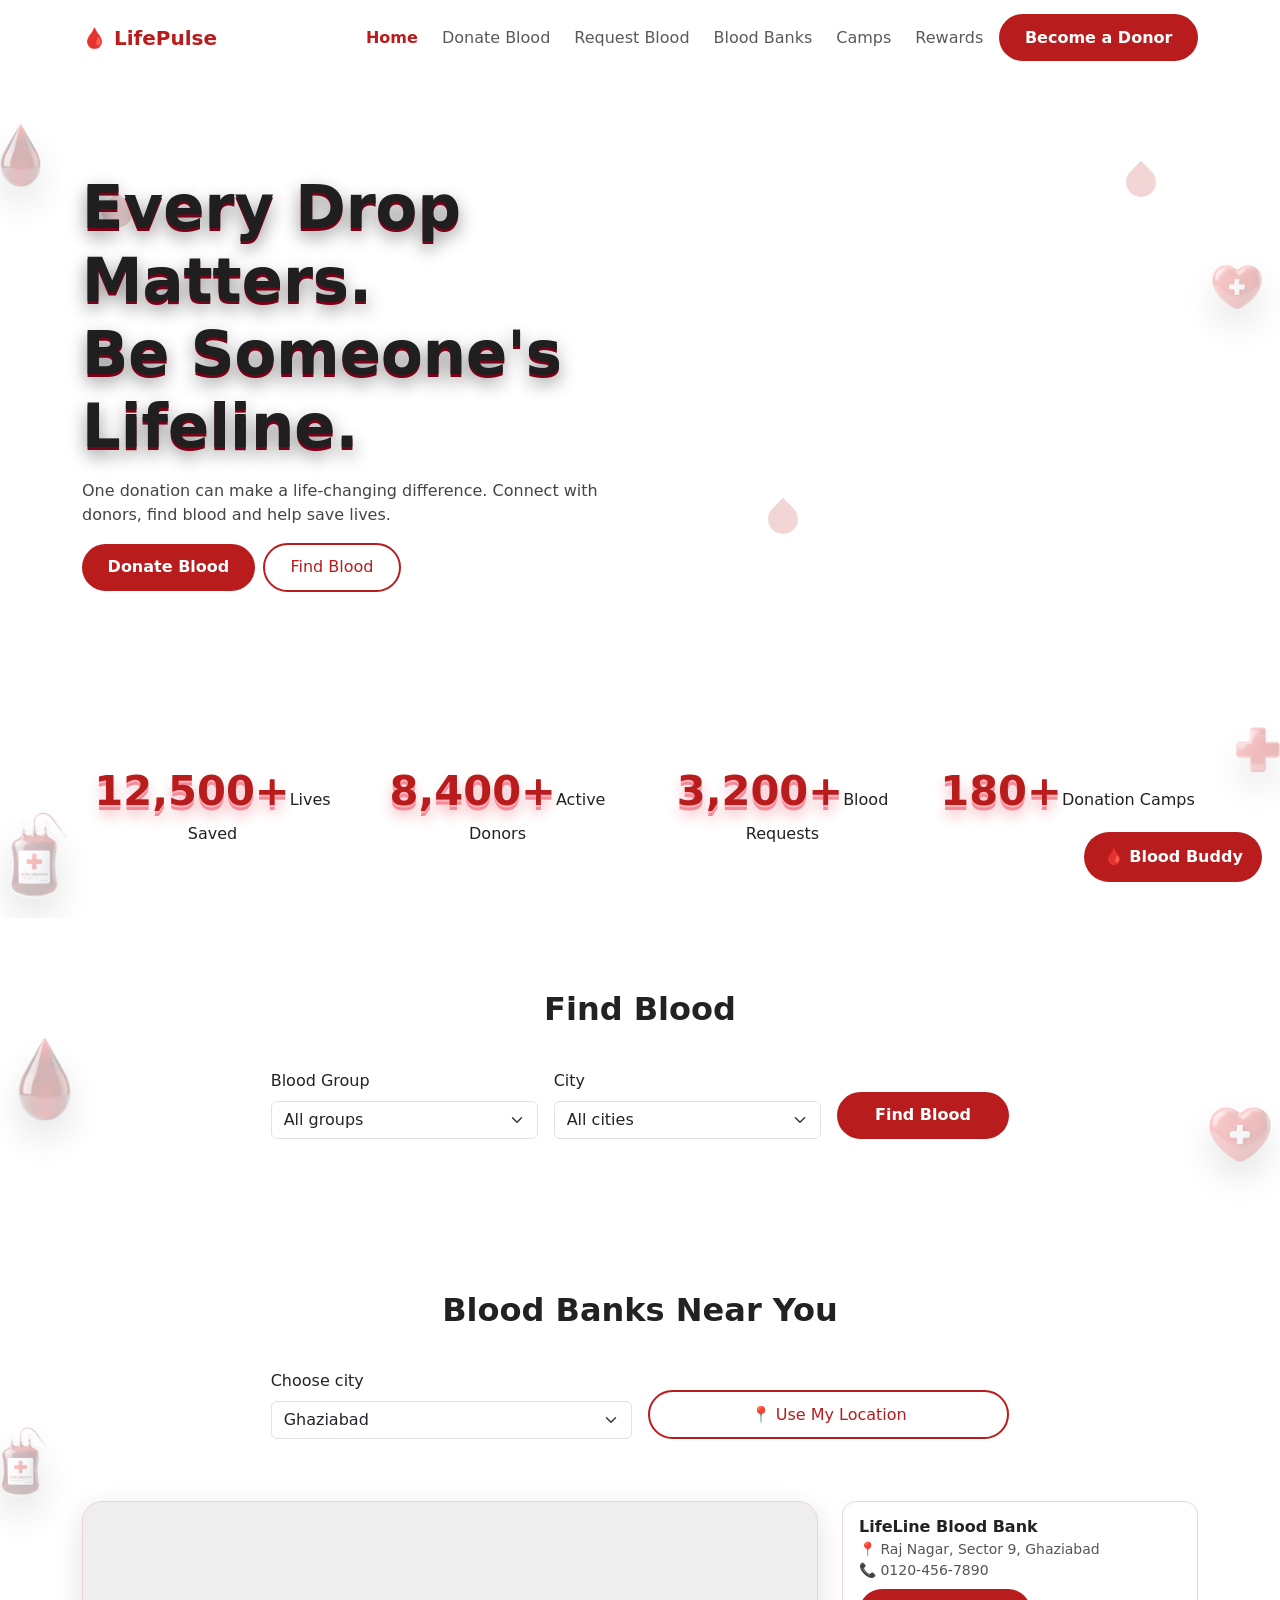
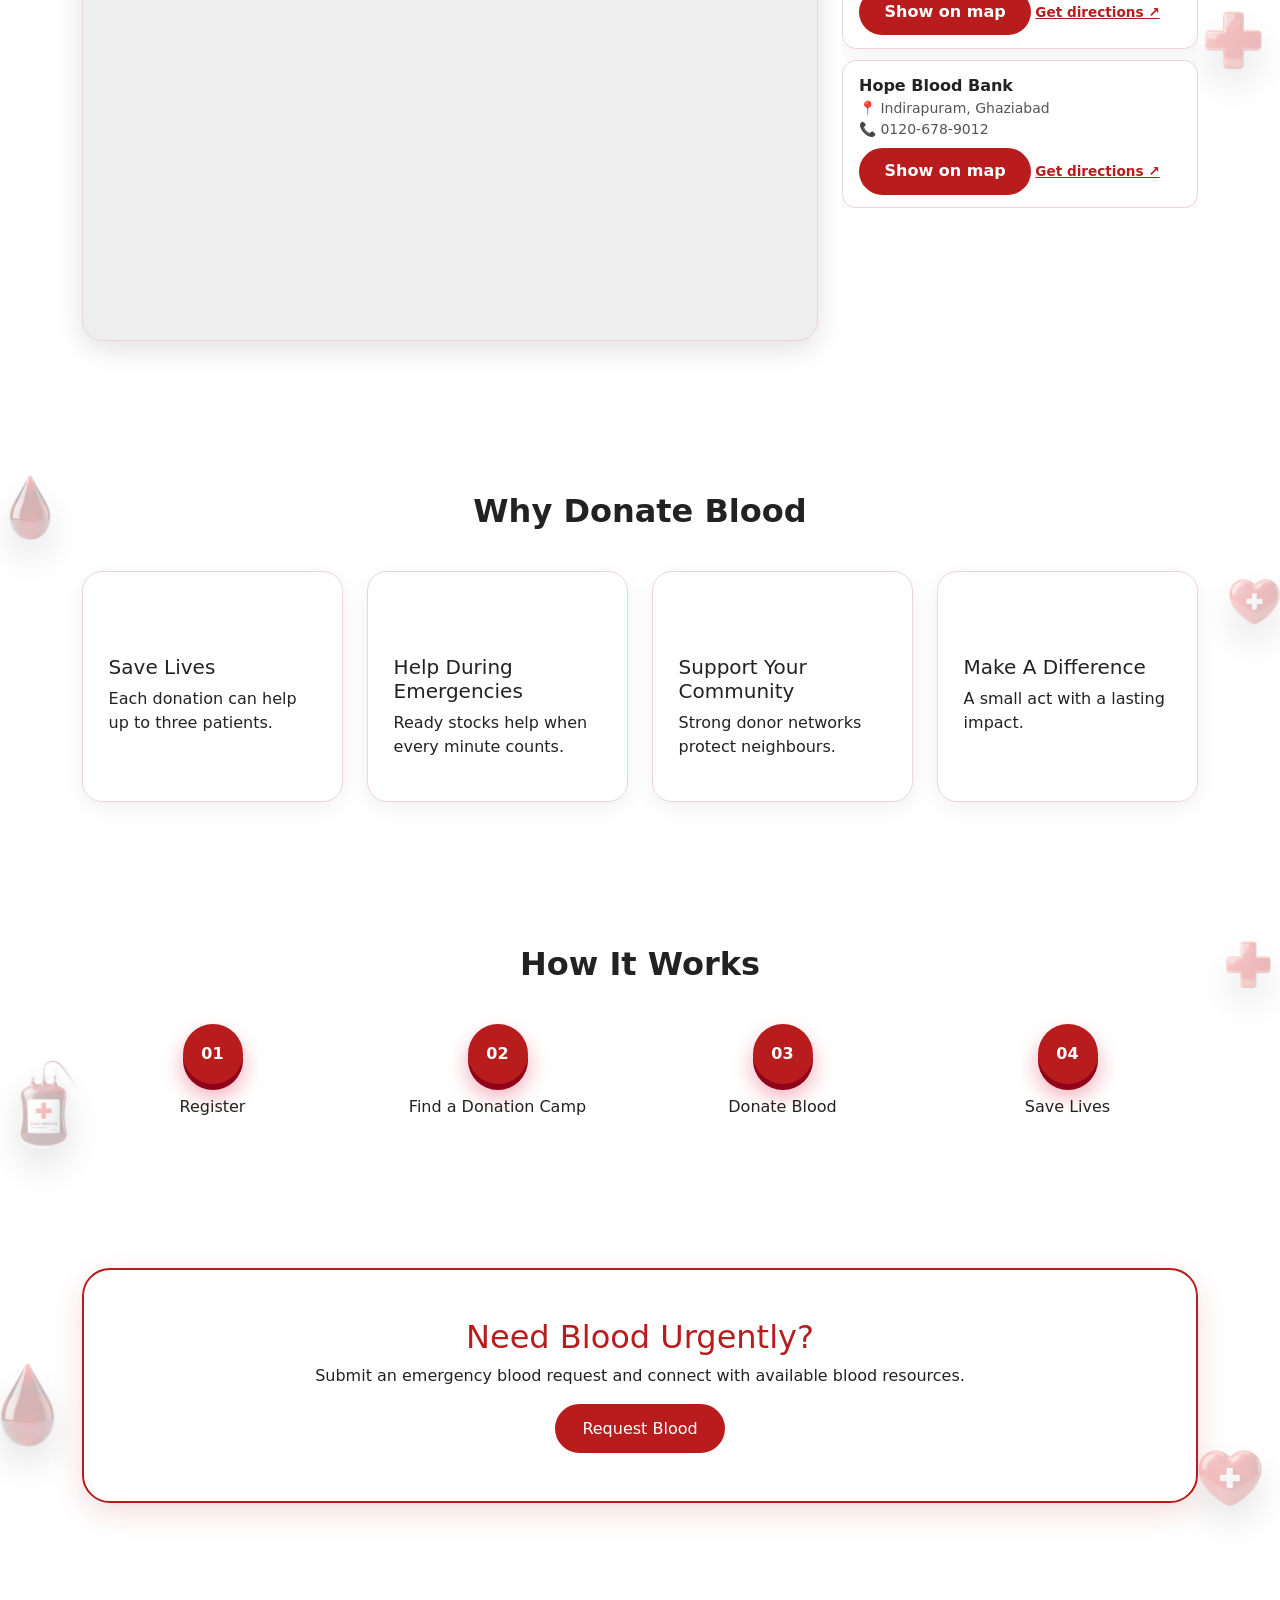
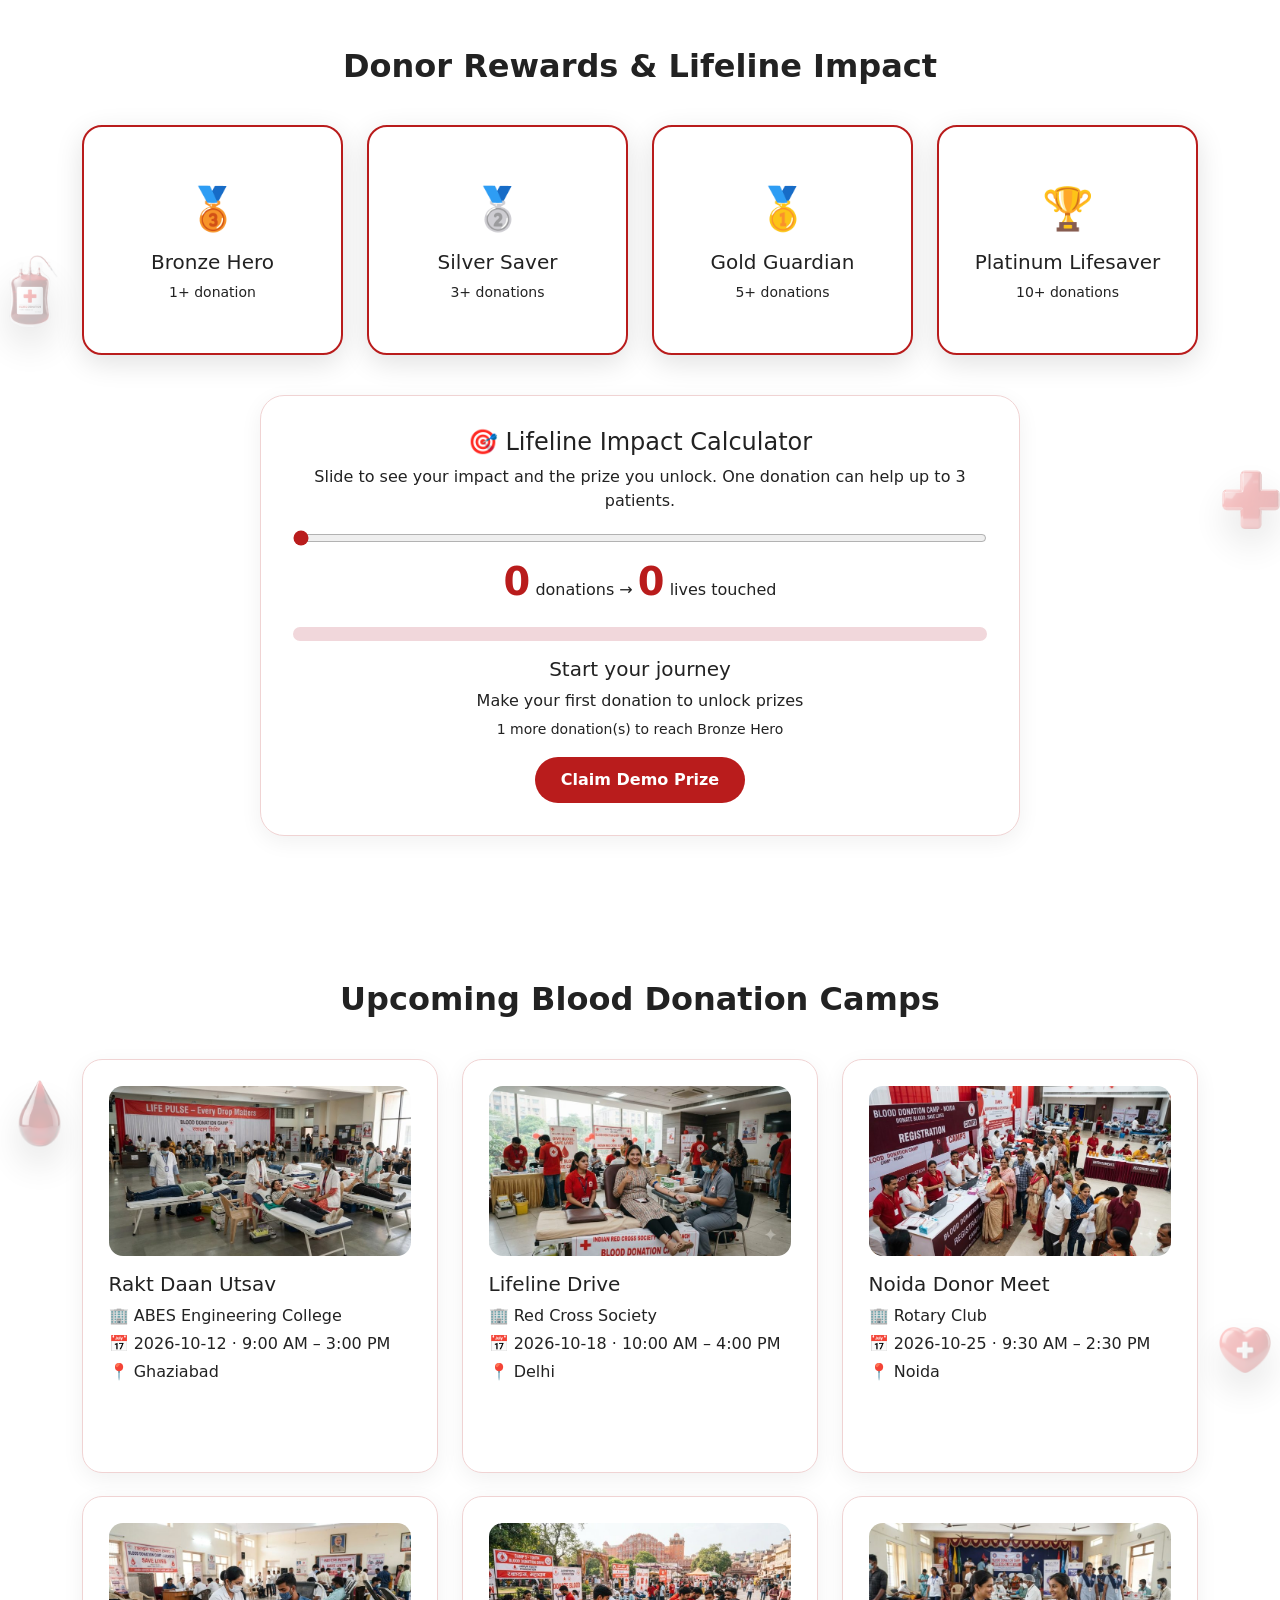
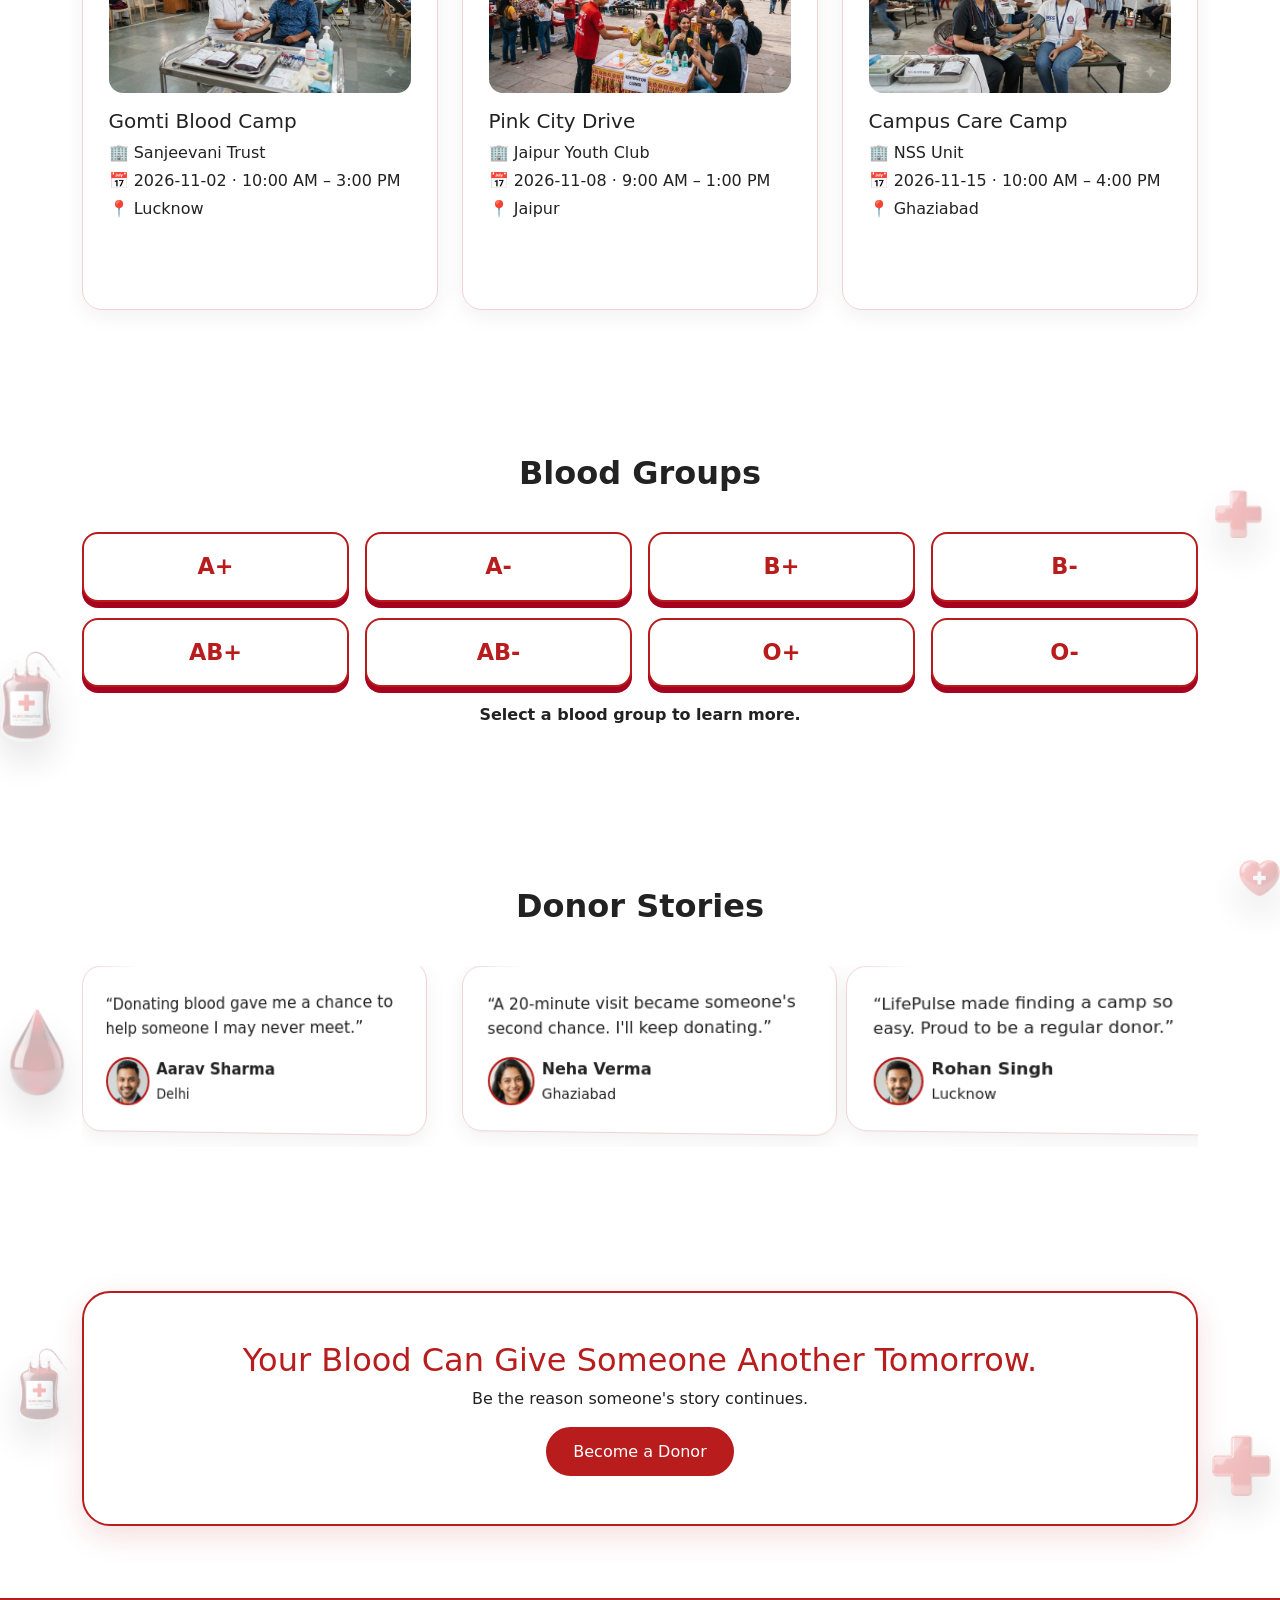
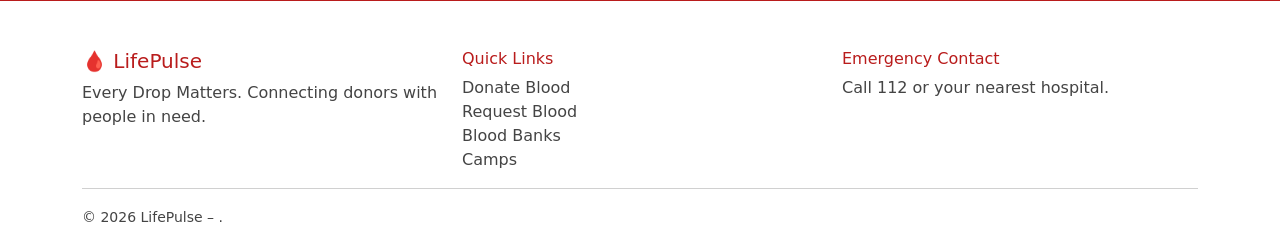
==== index.html @ af87bc85 "LifePulse blood donation website" ====
<!DOCTYPE html><html lang="en"><head><meta charset="utf-8"><meta name="viewport" content="width=device-width,initial-scale=1"><link href="https://cdn.jsdelivr.net/npm/bootstrap@5.3.3/dist/css/bootstrap.min.css" rel="stylesheet"><title>LifePulse – Every Drop Matters</title><link rel="stylesheet" href="css/style.css">
<link rel="stylesheet" href="css/animations.css">
<link rel="stylesheet" href="css/responsive.css">
<link rel="stylesheet" href="css/chatbot.css"></head><body>
<nav class="navbar navbar-expand-lg"><div class="container"><a class="navbar-brand" href="index.html">🩸 LifePulse</a>
<button class="navbar-toggler" data-bs-toggle="collapse" data-bs-target="#nv" aria-label="Toggle menu"><span class="navbar-toggler-icon"></span></button>
<div class="collapse navbar-collapse" id="nv"><ul class="navbar-nav ms-auto align-items-lg-center gap-lg-2">
<li><a class="nav-link active" href="index.html">Home</a></li><li><a class="nav-link " href="pages/donate.html">Donate Blood</a></li>
<li><a class="nav-link " href="pages/request-blood.html">Request Blood</a></li><li><a class="nav-link" href="index.html#map">Blood Banks</a></li><li><a class="nav-link" href="index.html#camps-wrap">Camps</a></li>
<li><a class="nav-link" href="index.html#rewards">Rewards</a></li><li><a class="btn-lp" href="pages/donate.html">Become a Donor</a></li></ul></div></div></nav>
<header class="hero"><span class="drop" style="left:8%;top:20%"></span><span class="drop" style="left:60%;top:70%;animation-delay:2s"></span><span class="drop" style="left:88%;top:15%;animation-delay:4s"></span>
<div class="container"><div class="row align-items-center"><div class="col-lg-7"><h1>Every Drop Matters.<br>Be Someone's Lifeline.</h1>
<p class="my-3">One donation can make a life-changing difference. Connect with donors, find blood and help save lives.</p>
<a class="btn-lp me-2" href="pages/donate.html">Donate Blood</a><a class="btn-ghost" href="#find">Find Blood</a></div>
<div class="col-lg-5"><div class="scene" role="img" aria-label="Rotating 3D blood drop"><div class="drop3d" aria-hidden="true"><i style="--i:0"><img src="assets/images/drop.png" alt=""></i><i style="--i:1"><img src="assets/images/drop.png" alt=""></i><i style="--i:2"><img src="assets/images/drop.png" alt=""></i><i style="--i:3"><img src="assets/images/drop.png" alt=""></i><i style="--i:4"><img src="assets/images/drop.png" alt=""></i><i style="--i:5"><img src="assets/images/drop.png" alt=""></i><i style="--i:6"><img src="assets/images/drop.png" alt=""></i><i style="--i:7"><img src="assets/images/drop.png" alt=""></i><i style="--i:8"><img src="assets/images/drop.png" alt=""></i><i style="--i:9"><img src="assets/images/drop.png" alt=""></i></div></div></div></div></div></header>
<section><div class="container"><div class="row g-4">
<div class="col-6 col-md-3 stat"><b data-count="12500">0</b>Lives Saved</div><div class="col-6 col-md-3 stat"><b data-count="8400">0</b>Active Donors</div>
<div class="col-6 col-md-3 stat"><b data-count="3200">0</b>Blood Requests</div><div class="col-6 col-md-3 stat"><b data-count="180">0</b>Donation Camps</div></div></div></section>
<section id="find" class="bg-soft"><div class="container"><h2 class="sec-title">Find Blood</h2>
<form id="findForm" class="row g-3 justify-content-center mb-4"><div class="col-md-3"><label class="form-label" for="fGroup">Blood Group</label><select id="fGroup" class="form-select" data-groups></select></div>
<div class="col-md-3"><label class="form-label" for="fCity">City</label><select id="fCity" class="form-select" data-cities></select></div>
<div class="col-md-2 d-flex align-items-end"><button class="btn-lp w-100">Find Blood</button></div></form><div id="results" class="row g-3" aria-live="polite"></div></div></section>
<section id="map"><div class="container"><h2 class="sec-title">Blood Banks Near You</h2>
<div class="row g-3 justify-content-center mb-4"><div class="col-md-4"><label class="form-label" for="mapCity">Choose city</label><select id="mapCity" class="form-select" data-cities></select></div>
<div class="col-md-4 d-flex align-items-end"><button type="button" class="btn-ghost w-100 bg-transparent" id="mapLocate">📍 Use My Location</button></div></div>
<p id="mapStatus" class="text-center" role="status"></p>
<div class="row g-4"><div class="col-lg-8"><iframe id="mapFrame" class="map-frame" title="Google Map of blood banks" loading="lazy" referrerpolicy="no-referrer-when-downgrade" allowfullscreen></iframe></div>
<div class="col-lg-4"><div class="map-list" id="mapList" aria-live="polite"></div></div></div></div></section>
<section><div class="container"><h2 class="sec-title">Why Donate Blood</h2><div class="row g-4">
<div class="col-md-6 col-lg-3 reveal"><div class="card-lp"><div class="ico">❤️</div><h5>Save Lives</h5><p>Each donation can help up to three patients.</p></div></div>
<div class="col-md-6 col-lg-3 reveal"><div class="card-lp"><div class="ico">🚑</div><h5>Help During Emergencies</h5><p>Ready stocks help when every minute counts.</p></div></div>
<div class="col-md-6 col-lg-3 reveal"><div class="card-lp"><div class="ico">🤝</div><h5>Support Your Community</h5><p>Strong donor networks protect neighbours.</p></div></div>
<div class="col-md-6 col-lg-3 reveal"><div class="card-lp"><div class="ico">🌟</div><h5>Make A Difference</h5><p>A small act with a lasting impact.</p></div></div></div></div></section>
<section class="bg-soft"><div class="container"><h2 class="sec-title">How It Works</h2><div class="row g-4">
<div class="col-6 col-md-3 step reveal"><span>01</span><h6>Register</h6></div><div class="col-6 col-md-3 step reveal"><span>02</span><h6>Find a Donation Camp</h6></div>
<div class="col-6 col-md-3 step reveal"><span>03</span><h6>Donate Blood</h6></div><div class="col-6 col-md-3 step reveal"><span>04</span><h6>Save Lives</h6></div></div></div></section>
<section><div class="container"><div class="emergency reveal"><h2>Need Blood Urgently?</h2><p>Submit an emergency blood request and connect with available blood resources.</p><a class="btn-ghost" href="pages/request-blood.html">Request Blood</a></div></div></section>
<section id="rewards"><div class="container"><h2 class="sec-title">Donor Rewards &amp; Lifeline Impact</h2><div class="row g-4"><div class="col-6 col-lg-3 reveal"><div class="flip" tabindex="0" aria-label="Bronze Hero reward"><div class="flip-in"><div class="face front"><div class="ico">🥉</div><h5>Bronze Hero</h5><small>1+ donation</small></div><div class="face back"><b>Prize</b><p class="mb-0">Digital certificate + badge</p></div></div></div></div><div class="col-6 col-lg-3 reveal"><div class="flip" tabindex="0" aria-label="Silver Saver reward"><div class="flip-in"><div class="face front"><div class="ico">🥈</div><h5>Silver Saver</h5><small>3+ donations</small></div><div class="face back"><b>Prize</b><p class="mb-0">LifePulse T-shirt</p></div></div></div></div><div class="col-6 col-lg-3 reveal"><div class="flip" tabindex="0" aria-label="Gold Guardian reward"><div class="flip-in"><div class="face front"><div class="ico">🥇</div><h5>Gold Guardian</h5><small>5+ donations</small></div><div class="face back"><b>Prize</b><p class="mb-0">Free health check-up voucher</p></div></div></div></div><div class="col-6 col-lg-3 reveal"><div class="flip" tabindex="0" aria-label="Platinum Lifesaver reward"><div class="flip-in"><div class="face front"><div class="ico">🏆</div><h5>Platinum Lifesaver</h5><small>10+ donations</small></div><div class="face back"><b>Prize</b><p class="mb-0">Trophy + Hall of Fame feature</p></div></div></div></div></div>
<div class="calc reveal"><h4>🎯 Lifeline Impact Calculator</h4><p>Slide to see your impact and the prize you unlock. One donation can help up to 3 patients.</p>
<label for="donCount" class="visually-hidden">Number of donations</label><input type="range" id="donCount" min="0" max="15" value="0">
<p><span class="big" id="donN">0</span> donations → <span class="big" id="lives">0</span> lives touched</p>
<div class="meter" aria-hidden="true"><i id="meter"></i></div><h5 id="tierName"></h5><p id="prizeName" class="mb-1"></p><small id="nextTier"></small><br>
<button class="btn-lp mt-3" id="claim">Claim Demo Prize</button><div class="coupon" id="coupon" role="status"></div></div></div></section>
<section id="camps-wrap" class="bg-soft"><div class="container"><h2 class="sec-title">Upcoming Blood Donation Camps</h2><div class="row g-4" id="camps"></div></div></section>
<section><div class="container"><h2 class="sec-title">Blood Groups</h2><div class="row g-3" id="groups"></div><p id="groupInfo" class="text-center mt-3 fw-semibold" aria-live="polite">Select a blood group to learn more.</p></div></section>
<section class="bg-soft"><div class="container"><h2 class="sec-title">Donor Stories</h2><div class="scroller" id="stories"></div></div></section>
<section><div class="container"><div class="emergency reveal"><h2>Your Blood Can Give Someone Another Tomorrow.</h2><p>Be the reason someone's story continues.</p><a class="btn-ghost" href="pages/donate.html">Become a Donor</a></div></div></section>
<footer class="footer"><div class="container"><div class="row g-4"><div class="col-md-4"><h5 class="text-white">🩸 LifePulse</h5><p>Every Drop Matters. Connecting donors with people in need.</p></div>
<div class="col-md-4"><h6 class="text-white">Quick Links</h6><a href="pages/donate.html">Donate Blood</a><br><a href="pages/request-blood.html">Request Blood</a><br><a href="index.html#find">Blood Banks</a><br><a href="index.html#camps-wrap">Camps</a></div>
<div class="col-md-4"><h6 class="text-white">Emergency Contact</h6><p>Call 112 or your nearest hospital.</p></div></div><hr><small>© 2026 LifePulse – .</small></div></footer>
<script src="https://cdn.jsdelivr.net/npm/bootstrap@5.3.3/dist/js/bootstrap.bundle.min.js"></script><script src="js/data.js"></script><script src="js/script.js"></script><script src="js/chatbot.js"></script><script src="js/rewards.js"></script><script src="js/deco.js"></script><script src="js/config.js"></script><script src="js/map.js"></script><script src="js/map-api.js"></script>
</body></html>
---- css/style.css ----
:root{--red:#d90429;--dark:#14080b;--soft:#fff5f6;--shadow:0 10px 30px rgba(217,4,41,.15)}
*{box-sizing:border-box}html{scroll-behavior:smooth}
body{font-family:'Segoe UI',system-ui,sans-serif;color:#222;overflow-x:hidden;margin:0}
a:focus-visible,button:focus-visible,input:focus-visible,select:focus-visible{outline:3px solid #ff7a8a;outline-offset:2px}
.navbar{position:sticky;top:0;z-index:1000;background:rgba(255,255,255,.85);backdrop-filter:blur(10px);transition:.3s;padding:.9rem 0}
.navbar.scrolled{box-shadow:0 4px 20px rgba(0,0,0,.1);padding:.5rem 0}
.navbar-brand{font-weight:800;color:var(--red)!important}
.nav-link.active{color:var(--red)!important;font-weight:600}
.btn-lp{background:linear-gradient(135deg,#ff3d54,var(--red));color:#fff;border:0;border-radius:50px;padding:.7rem 1.6rem;font-weight:600;transition:.3s;text-decoration:none;display:inline-block}
.btn-lp:hover{transform:translateY(-3px);box-shadow:var(--shadow);color:#fff}
.btn-ghost{border:2px solid #fff;color:#fff;border-radius:50px;padding:.65rem 1.6rem;text-decoration:none;transition:.3s;display:inline-block}
.btn-ghost:hover{background:#fff;color:var(--red)}
.hero{background:radial-gradient(circle at 20% 20%,#7a0218,var(--dark));color:#fff;padding:6rem 0;position:relative;overflow:hidden}
.hero h1{font-size:clamp(2.2rem,5vw,3.8rem);font-weight:800}
.hero p{opacity:.85;max-width:520px}
.drop{position:absolute;width:30px;height:30px;background:rgba(255,61,84,.35);border-radius:50% 0 50% 50%;transform:rotate(-45deg);animation:float 7s ease-in-out infinite}
.hero-visual{font-size:9rem;text-align:center;animation:beat 1.6s infinite;filter:drop-shadow(0 0 40px rgba(255,61,84,.6))}
section{padding:4.5rem 0}.bg-soft{background:var(--soft)}
.sec-title{font-weight:800;text-align:center;margin-bottom:2.5rem}
.card-lp{background:#fff;border-radius:20px;padding:1.6rem;box-shadow:0 6px 24px rgba(0,0,0,.07);height:100%;transition:.35s}
.card-lp:hover{transform:translateY(-8px);box-shadow:var(--shadow)}
.ico{font-size:2rem;margin-bottom:.6rem}
.stat{text-align:center}.stat b{font-size:2.6rem;color:var(--red);display:block}
.step{text-align:center}.step span{display:inline-grid;place-items:center;width:60px;height:60px;border-radius:50%;background:var(--red);color:#fff;font-weight:800;margin-bottom:.8rem}
.emergency{background:linear-gradient(135deg,var(--red),#7a0218);color:#fff;text-align:center;border-radius:28px;padding:3rem 1.5rem}
.camp-img{height:140px;border-radius:14px;background:linear-gradient(135deg,#ff3d54,#7a0218);display:grid;place-items:center;font-size:3rem;margin-bottom:1rem}
.group-btn{border:2px solid var(--red);background:#fff;color:var(--red);font-weight:800;font-size:1.4rem;border-radius:16px;padding:1rem;width:100%;transition:.3s}
.group-btn:hover,.group-btn.on{background:var(--red);color:#fff}
.story{min-width:300px;scroll-snap-align:start}.scroller{display:flex;gap:1rem;overflow-x:auto;scroll-snap-type:x mandatory;padding-bottom:1rem}
.avatar{width:44px;height:44px;border-radius:50%;background:var(--red);color:#fff;display:grid;place-items:center;font-weight:700}
.badge-ok{background:#d1f7dc;color:#146c2e}.badge-low{background:#fff0c2;color:#8a6100}
.footer{background:var(--dark);color:#ccc;padding:3rem 0 1rem}.footer a{color:#ccc;text-decoration:none}.footer a:hover{color:#fff}
.form-card{max-width:720px;margin:2rem auto;background:#fff;border-radius:22px;padding:2rem;box-shadow:0 10px 40px rgba(0,0,0,.1)}
.alert-lp{display:none;background:#d1f7dc;color:#146c2e;border-radius:12px;padding:1rem;margin-top:1rem}
.flip .ico{font-size:2.6rem}.tier-now{outline:3px solid var(--red);border-radius:20px}
.calc{max-width:760px;margin:2.5rem auto 0;background:#fff;border-radius:24px;padding:2rem;box-shadow:0 10px 40px rgba(0,0,0,.1);text-align:center}
.calc input[type=range]{width:100%;accent-color:var(--red)}
.calc .big{font-size:2.4rem;font-weight:800;color:var(--red)}
.meter{height:14px;border-radius:50px;background:#f1d7db;overflow:hidden;margin:1rem 0}.meter i{display:block;height:100%;width:0;background:linear-gradient(90deg,#ff3d54,var(--red));transition:width .6s}
.coupon{display:none;margin-top:1rem;border:2px dashed var(--red);border-radius:14px;padding:.8rem;font-weight:700}
/* ---- Red theme: page & section backgrounds ---- */
body{background:linear-gradient(180deg,#c1051f 0%,#8f0219 45%,#4a0210 100%) fixed;color:#fff}
section{background:transparent;color:#fff}
section.bg-soft{background:rgba(0,0,0,.2)}
.sec-title,.stat,.step{color:#fff}
.card-lp,.form-card,.calc,.alert{color:#222}
.stat b{color:#fff;text-shadow:0 3px 0 #7a0218,0 8px 14px rgba(0,0,0,.35)}
.step span{background:#fff;color:var(--red);box-shadow:0 6px 0 #ffb3bd,0 12px 22px rgba(0,0,0,.3)}
.group-btn.on{background:#14080b;border-color:#14080b;color:#fff}
.emergency{background:linear-gradient(135deg,#14080b,#4a0210);border:2px solid rgba(255,255,255,.25)}
.hero{background:radial-gradient(circle at 20% 20%,#e0112f,#7a0218 55%,#14080b)}
.badge-ok,.badge-low{font-weight:600}
/* ---- Google Map section ---- */
.map-frame{width:100%;height:440px;border:0;border-radius:20px;box-shadow:0 10px 40px rgba(0,0,0,.35);background:#eee}
.map-list{max-height:440px;overflow-y:auto;display:grid;gap:.7rem}
.map-item{background:#fff;color:#222;border-radius:14px;padding:.8rem 1rem;text-align:left;border:2px solid transparent}
.map-item small{display:block;color:#555}.map-item a{font-size:.85rem;font-weight:600;color:var(--red)}
#mapStatus{min-height:1.4rem}
@media(max-width:576px){.map-frame{height:320px}}
/* ---- Real images ---- */
.camp-photo{width:100%;height:170px;object-fit:cover;border-radius:14px;margin-bottom:1rem;transition:transform .5s}
.card-lp:hover .camp-photo{transform:scale(1.04)}
img.avatar{object-fit:cover;object-position:top;width:48px;height:48px;border:2px solid var(--red)}
/* ---- Softer (duller) red + tidy stats ---- */
body{background:linear-gradient(180deg,#9a0a20 0%,#650416 45%,#33010a 100%) fixed}
.hero{background:radial-gradient(circle at 20% 20%,#b50e27,#640416 55%,#14080b)}
section.bg-soft{background:rgba(0,0,0,.25)}
.stat b{display:block;margin:0 auto}
/* ==== White theme: pure white backgrounds, deep red (#B91C1C) accents only ==== */
:root{--red:#B91C1C;--shadow:0 10px 28px rgba(185,28,28,.15)}
html,body{background:#fff!important;color:#222}
.navbar{background:rgba(255,255,255,.96)}
section,section.bg-soft,.hero{background:#fff;color:#222}
.hero h1{color:#1f1f1f;text-shadow:none}.hero p{opacity:1;color:#444}
.drop{background:rgba(185,28,28,.18)}
.sec-title,.stat,.step{color:#222}
.stat b{color:var(--red);text-shadow:none}
.step span{background:var(--red);color:#fff;box-shadow:0 8px 18px rgba(185,28,28,.3)}
.btn-lp{background:var(--red)}.btn-lp:hover{background:#991B1B;color:#fff}
.btn-ghost{border:2px solid var(--red);color:var(--red);background:transparent}.btn-ghost:hover{background:var(--red);color:#fff}
.emergency{background:#fff;color:#222;border:2px solid var(--red);box-shadow:0 10px 30px rgba(185,28,28,.15)}
.emergency h2{color:var(--red)}
.emergency .btn-ghost{background:var(--red);color:#fff}.emergency .btn-ghost:hover{background:#991B1B;border-color:#991B1B}
.card-lp,.form-card,.calc,.map-item{border:1px solid #f0d3d3;box-shadow:0 6px 22px rgba(0,0,0,.06)}
.face.front,.face.back{background:#fff;color:#222;border:2px solid var(--red)}
.group-btn.on{background:var(--red);border-color:var(--red);color:#fff}
.group-btn{box-shadow:0 5px 0 #7f1212}
.footer{background:#fff;color:#444;border-top:3px solid var(--red)}
.footer a{color:#444}.footer a:hover{color:var(--red)}
.footer h5,.footer h6{color:var(--red)!important}
.map-frame{box-shadow:0 8px 28px rgba(0,0,0,.12);border:1px solid #f0d3d3}
.bb-head{background:var(--red)}.bb-body{background:#fff}
---- css/animations.css ----
@keyframes float{0%,100%{transform:translateY(0) rotate(-45deg)}50%{transform:translateY(-30px) rotate(-45deg)}}
@keyframes beat{0%,100%{transform:scale(1)}50%{transform:scale(1.08)}}
@keyframes fadeUp{from{opacity:0;transform:translateY(30px)}to{opacity:1;transform:none}}
.hero .col-lg-7{animation:fadeUp 1s both}
.reveal{opacity:0;transform:translateY(30px);transition:.8s}.reveal.show{opacity:1;transform:none}
@media(prefers-reduced-motion:reduce){*{animation:none!important;transition:none!important}.reveal{opacity:1;transform:none}}
/* ---- 3D effects ---- */
.scene{perspective:900px;height:280px;display:grid;place-items:center}
.drop3d{position:relative;width:150px;height:150px;transform-style:preserve-3d;animation:spin3d 9s linear infinite}
.drop3d i{position:absolute;inset:0;font-style:normal;transform:translateZ(calc(var(--i)*7px - 35px));filter:drop-shadow(0 0 25px rgba(255,61,84,.5))}
@keyframes spin3d{from{transform:rotateX(-12deg) rotateY(0)}to{transform:rotateX(-12deg) rotateY(360deg)}}
.card-lp{transform-style:preserve-3d;will-change:transform}
.flip{perspective:900px;height:230px;cursor:pointer}
.flip-in{position:relative;height:100%;transition:transform .8s;transform-style:preserve-3d}
.flip:hover .flip-in,.flip.on .flip-in,.flip:focus-visible .flip-in{transform:rotateY(180deg)}
.face{position:absolute;inset:0;backface-visibility:hidden;border-radius:20px;padding:1.4rem;display:flex;flex-direction:column;justify-content:center;align-items:center;text-align:center;box-shadow:0 8px 28px rgba(0,0,0,.12)}
.face.front{background:#fff}.face.back{background:linear-gradient(135deg,var(--red),#7a0218);color:#fff;transform:rotateY(180deg)}
.trophy{display:inline-block;animation:spin3d 6s linear infinite;transform-style:preserve-3d}
/* ---- 3D animation for every section ---- */
.reveal{--from:perspective(900px) rotateX(28deg) translateY(40px);transform:var(--from);transform-origin:50% 100%}
.reveal.show{transform:none}
#camps .reveal{--from:perspective(900px) rotateY(-45deg) translateX(-40px);transform-origin:0 50%}
#camps .reveal:nth-child(even){--from:perspective(900px) rotateY(45deg) translateX(40px);transform-origin:100% 50%}
.stat.reveal{--from:perspective(700px) rotateX(-90deg);transform-origin:50% 0}
.step.reveal{--from:perspective(700px) rotateY(180deg) scale(.6)}
.col-6.reveal:has(.group-btn),.group-col{--from:perspective(700px) rotateY(90deg)}
.emergency.reveal{--from:perspective(1000px) rotateX(-35deg) scale(.9)}
.emergency{animation:bob3d 7s ease-in-out infinite;transform-style:preserve-3d}
.emergency .btn-ghost{transform:translateZ(40px)}
@keyframes bob3d{0%,100%{rotate:x 0deg}50%{rotate:x 2deg}}
.step span{animation:coin 5s linear infinite;transform-style:preserve-3d;box-shadow:0 6px 0 #8f0219,0 12px 22px rgba(217,4,41,.35)}
@keyframes coin{to{transform:rotateY(360deg)}}
.stat b{display:inline-block;text-shadow:0 2px 0 #ffb3bd,0 5px 0 #f58a97,0 10px 14px rgba(217,4,41,.3)}
.card-lp .ico{display:inline-block;transition:transform .8s}
.card-lp:hover .ico{transform:rotateY(360deg) scale(1.15)}
.scroller{perspective:1000px}
.story{transform:rotateY(-10deg);transform-origin:left center;transition:transform .5s}.story:hover{transform:rotateY(0) translateZ(20px)}
.group-btn{box-shadow:0 6px 0 #a50320;transform-style:preserve-3d}
.group-btn:active,.group-btn.coin{animation:coinflip .7s}
@keyframes coinflip{from{transform:rotateY(0)}to{transform:rotateY(720deg)}}
#results .card-lp,main .card-lp,.form-card{animation:flipIn .9s both}
@keyframes flipIn{from{opacity:0;transform:perspective(900px) rotateX(-60deg) translateY(30px)}to{opacity:1;transform:none}}
.footer h5{display:inline-block;animation:coin 8s linear infinite}
.hero h1{transform:translateZ(0);text-shadow:0 3px 0 #7a0218,0 8px 18px rgba(0,0,0,.45)}
@media(prefers-reduced-motion:reduce){.reveal,.reveal.show,.story{transform:none!important}.reveal{opacity:1}*{animation:none!important}}
/* ---- Floating 3D illustrations (assets/images/*.svg) ---- */
section,main,.hero{position:relative;overflow:hidden}
section>.container,main>*,.hero>.container{position:relative;z-index:1}
.deco{position:absolute;z-index:0;pointer-events:none;width:var(--s);transition:transform .25s ease-out;perspective:600px}
.deco img{width:100%;display:block;animation:floaty 7s ease-in-out infinite;animation-delay:var(--dl);filter:drop-shadow(0 18px 18px rgba(0,0,0,.35))}
@keyframes floaty{0%,100%{transform:translateY(0) rotateY(-25deg) rotateX(8deg)}50%{transform:translateY(-26px) rotateY(25deg) rotateX(-8deg)}}
@media(max-width:576px){.deco{width:calc(var(--s)*.55);opacity:.55}}
@media(prefers-reduced-motion:reduce){.deco img{animation:none!important}}
.drop3d i img{width:100%;height:100%;object-fit:contain;filter:none}
.drop3d i{filter:drop-shadow(0 0 22px rgba(255,61,84,.45))}
/* ---- Keep floating images out of the way ---- */
.deco{opacity:.6}
@media(max-width:1399px){.deco{opacity:.3;width:calc(var(--s)*.7)}}
@media(max-width:991px){.deco{display:none}}
---- css/responsive.css ----
@media(max-width:991px){.hero{padding:4rem 0}.hero-visual{font-size:6rem;margin-top:2rem}}
@media(max-width:576px){section{padding:3rem 0}.story{min-width:260px}.form-card{padding:1.2rem}}
---- css/chatbot.css ----
#bb-fab{position:fixed;right:18px;bottom:18px;z-index:1100;border:0;border-radius:50px;padding:.8rem 1.2rem;background:var(--red);color:#fff;font-weight:700;animation:pulse 2s infinite}
@keyframes pulse{0%{box-shadow:0 0 0 0 rgba(217,4,41,.6)}70%{box-shadow:0 0 0 18px rgba(217,4,41,0)}100%{box-shadow:0 0 0 0 rgba(217,4,41,0)}}
#bb-win{position:fixed;right:18px;bottom:18px;z-index:1101;width:360px;max-width:calc(100vw - 24px);height:520px;max-height:calc(100vh - 24px);background:#fff;border-radius:20px;box-shadow:0 20px 60px rgba(0,0,0,.3);display:none;flex-direction:column;overflow:hidden}
#bb-win.open{display:flex;animation:fadeUp .35s}#bb-win.min{height:60px}#bb-win.min .bb-body,#bb-win.min .bb-foot,#bb-win.min .bb-q{display:none}
.bb-head{background:linear-gradient(135deg,var(--red),#7a0218);color:#fff;padding:.8rem 1rem;display:flex;justify-content:space-between;align-items:center}
.bb-head small{display:block;opacity:.85}.bb-head button{background:none;border:0;color:#fff;font-size:1.1rem}
.bb-body{flex:1;overflow-y:auto;padding:1rem;background:#fafafa}
.msg{max-width:85%;margin-bottom:.7rem;padding:.6rem .85rem;border-radius:14px;font-size:.92rem;animation:fadeUp .3s}
.msg.bot{background:#fff;box-shadow:0 2px 8px rgba(0,0,0,.08)}.msg.user{background:var(--red);color:#fff;margin-left:auto}
.msg time{display:block;font-size:.68rem;opacity:.6;margin-top:3px}
.bb-q{display:flex;flex-wrap:wrap;gap:.4rem;padding:.5rem 1rem;max-height:96px;overflow-y:auto}
.bb-q button{border:1px solid var(--red);background:#fff;color:var(--red);border-radius:50px;font-size:.78rem;padding:.25rem .7rem}
.msg a.btn-lp{margin-top:.4rem;padding:.3rem .9rem;font-size:.82rem}
.bb-foot{display:flex;gap:.4rem;padding:.6rem;border-top:1px solid #eee}.bb-foot input{flex:1;border:1px solid #ddd;border-radius:50px;padding:.45rem .9rem}
.bb-foot button{border:0;background:var(--red);color:#fff;border-radius:50px;padding:0 1rem}
.typing{font-size:.8rem;color:#777;font-style:italic;margin-bottom:.7rem}
@media(max-width:576px){#bb-win{right:6px;bottom:6px;width:calc(100vw - 12px);height:80vh}}
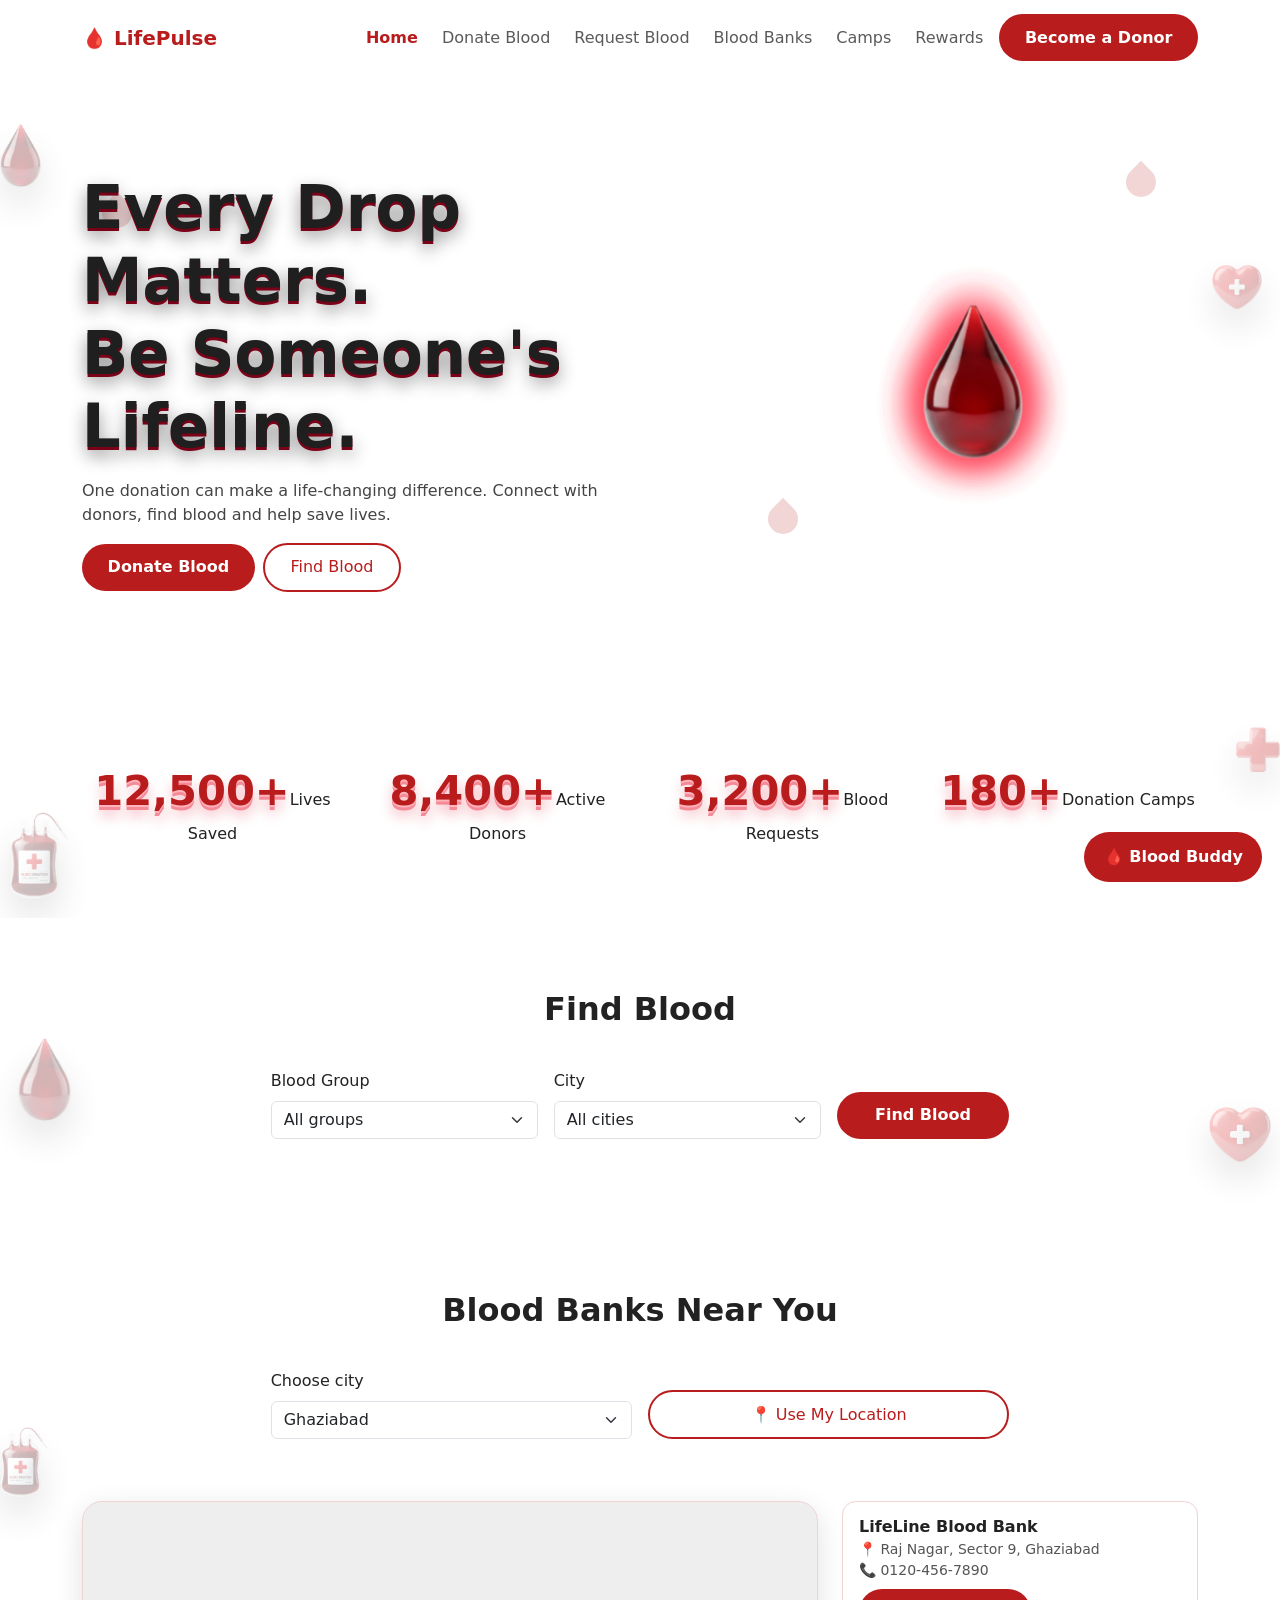
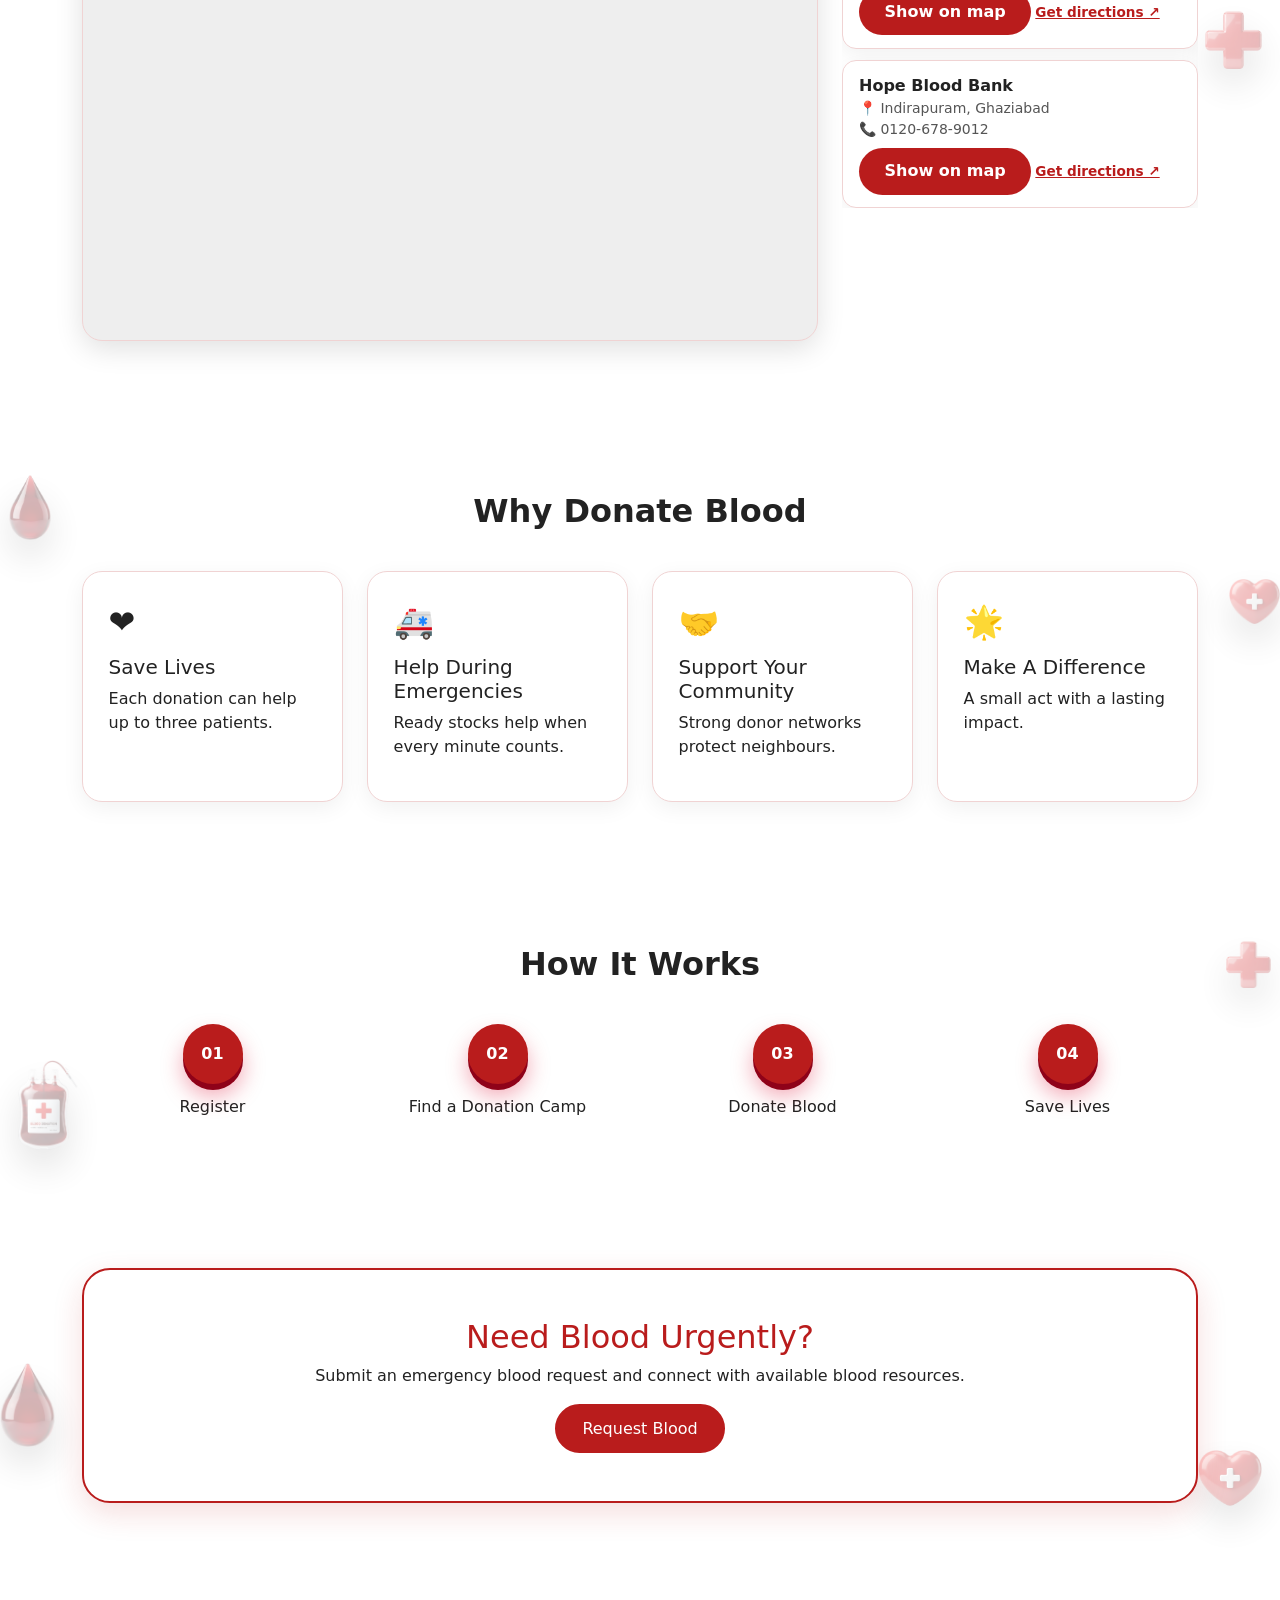
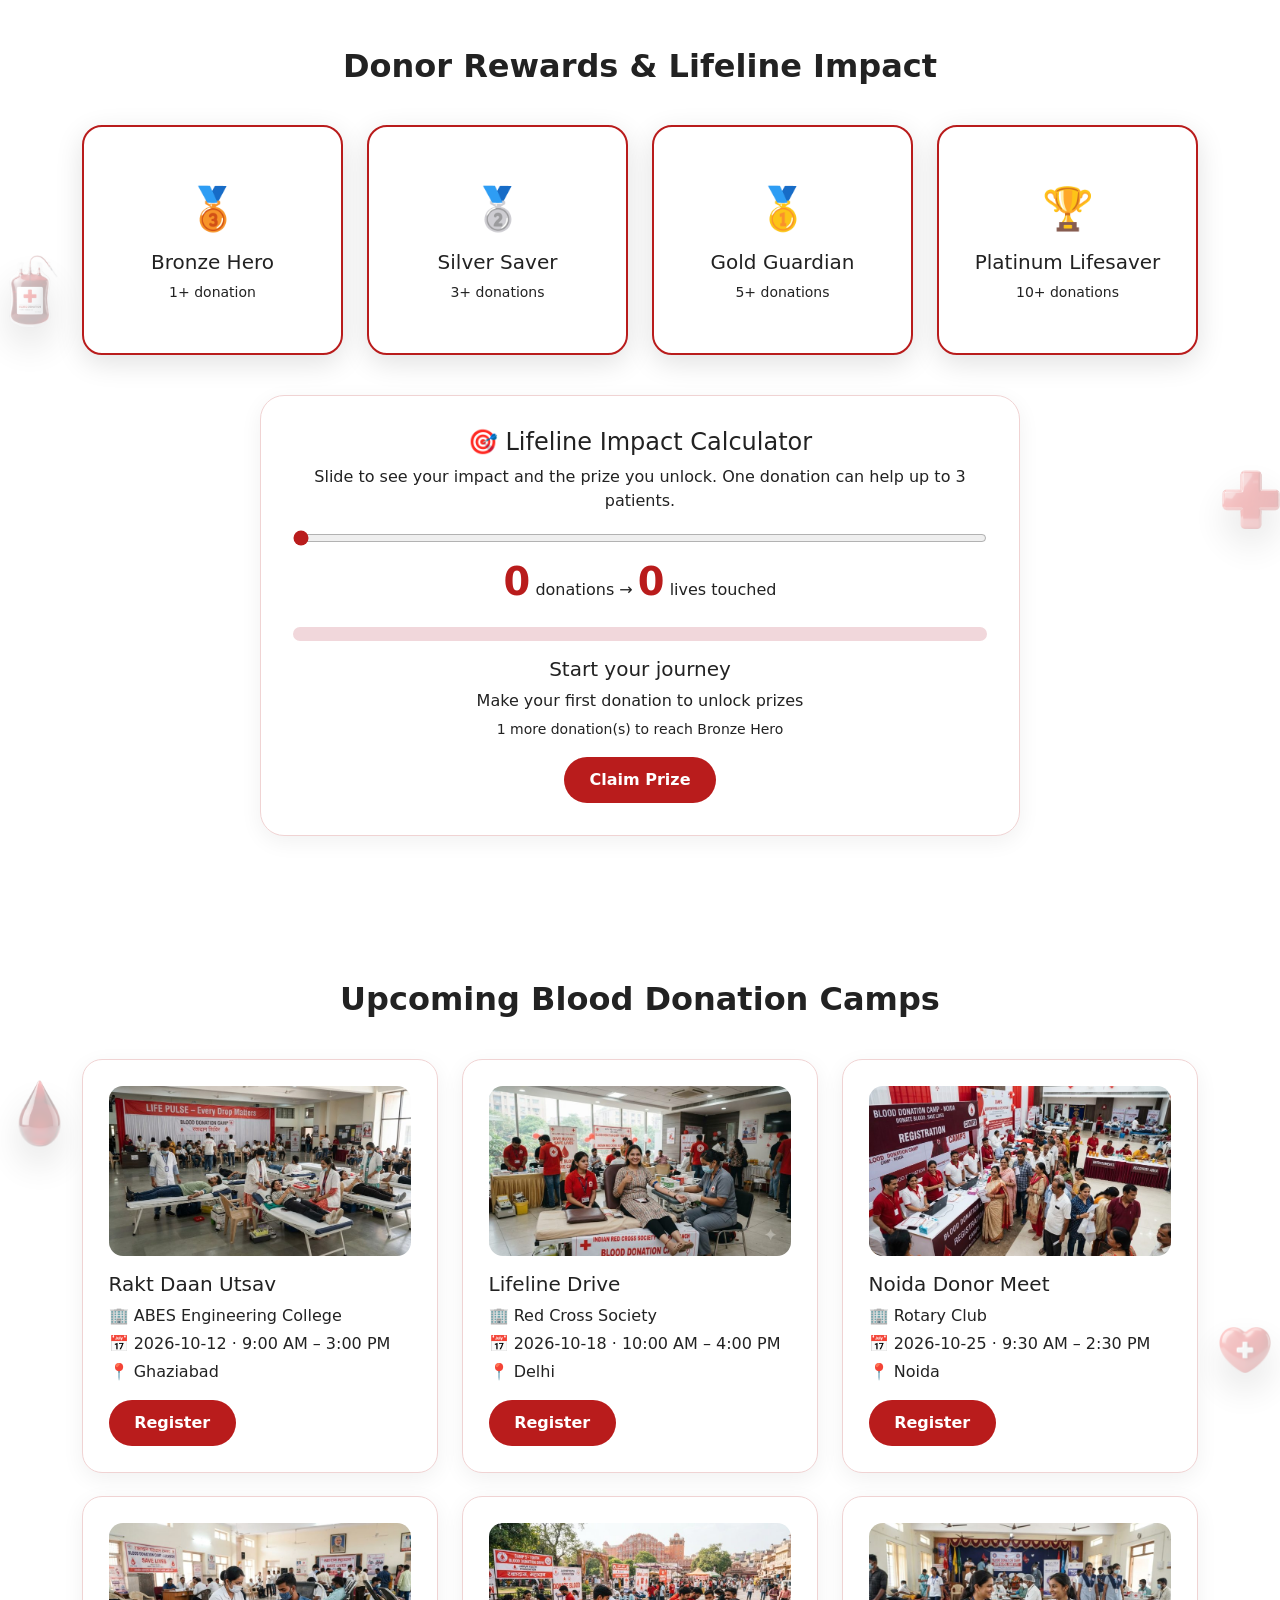
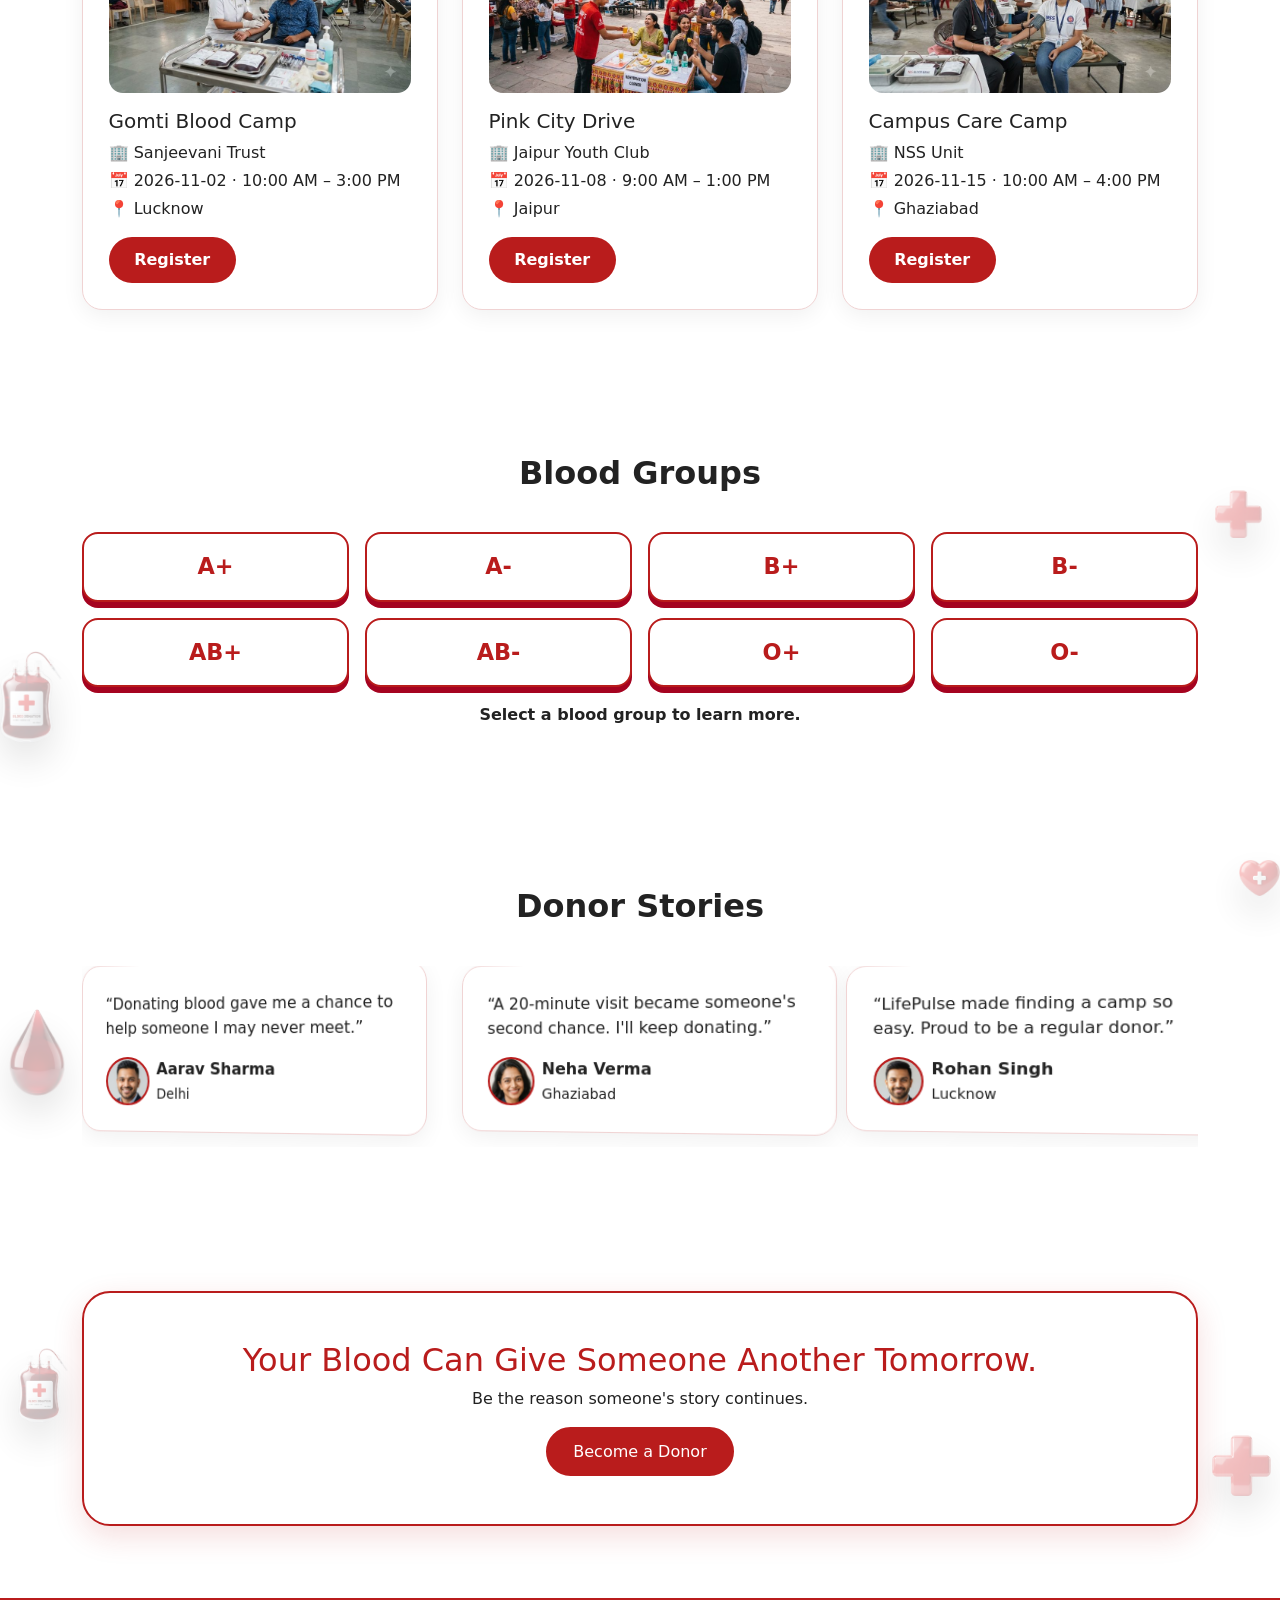
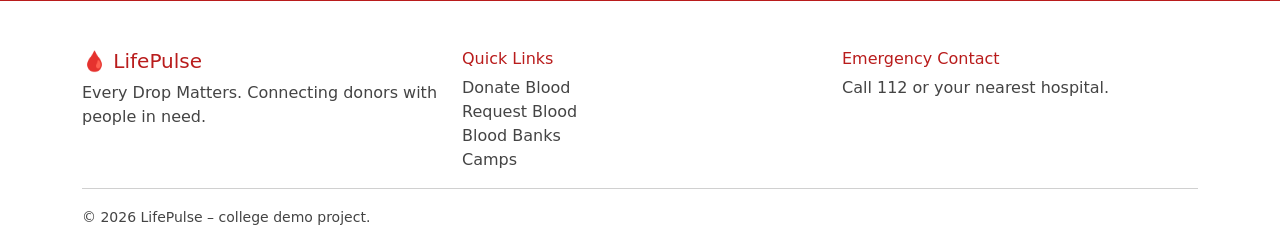
==== commit cc303fbb: "Remove demo wording from prize section" ====
--- a/index.html
+++ b/index.html
@@ -40,13 +40,13 @@
 <label for="donCount" class="visually-hidden">Number of donations</label><input type="range" id="donCount" min="0" max="15" value="0">
 <p><span class="big" id="donN">0</span> donations → <span class="big" id="lives">0</span> lives touched</p>
 <div class="meter" aria-hidden="true"><i id="meter"></i></div><h5 id="tierName"></h5><p id="prizeName" class="mb-1"></p><small id="nextTier"></small><br>
-<button class="btn-lp mt-3" id="claim">Claim Demo Prize</button><div class="coupon" id="coupon" role="status"></div></div></div></section>
+<button class="btn-lp mt-3" id="claim">Claim Prize</button><div class="coupon" id="coupon" role="status"></div></div></div></section>
 <section id="camps-wrap" class="bg-soft"><div class="container"><h2 class="sec-title">Upcoming Blood Donation Camps</h2><div class="row g-4" id="camps"></div></div></section>
 <section><div class="container"><h2 class="sec-title">Blood Groups</h2><div class="row g-3" id="groups"></div><p id="groupInfo" class="text-center mt-3 fw-semibold" aria-live="polite">Select a blood group to learn more.</p></div></section>
 <section class="bg-soft"><div class="container"><h2 class="sec-title">Donor Stories</h2><div class="scroller" id="stories"></div></div></section>
 <section><div class="container"><div class="emergency reveal"><h2>Your Blood Can Give Someone Another Tomorrow.</h2><p>Be the reason someone's story continues.</p><a class="btn-ghost" href="pages/donate.html">Become a Donor</a></div></div></section>
 <footer class="footer"><div class="container"><div class="row g-4"><div class="col-md-4"><h5 class="text-white">🩸 LifePulse</h5><p>Every Drop Matters. Connecting donors with people in need.</p></div>
 <div class="col-md-4"><h6 class="text-white">Quick Links</h6><a href="pages/donate.html">Donate Blood</a><br><a href="pages/request-blood.html">Request Blood</a><br><a href="index.html#find">Blood Banks</a><br><a href="index.html#camps-wrap">Camps</a></div>
-<div class="col-md-4"><h6 class="text-white">Emergency Contact</h6><p>Call 112 or your nearest hospital.</p></div></div><hr><small>© 2026 LifePulse – .</small></div></footer>
+<div class="col-md-4"><h6 class="text-white">Emergency Contact</h6><p>Call 112 or your nearest hospital.</p></div></div><hr><small>© 2026 LifePulse – college demo project.</small></div></footer>
 <script src="https://cdn.jsdelivr.net/npm/bootstrap@5.3.3/dist/js/bootstrap.bundle.min.js"></script><script src="js/data.js"></script><script src="js/script.js"></script><script src="js/chatbot.js"></script><script src="js/rewards.js"></script><script src="js/deco.js"></script><script src="js/config.js"></script><script src="js/map.js"></script><script src="js/map-api.js"></script>
 </body></html>
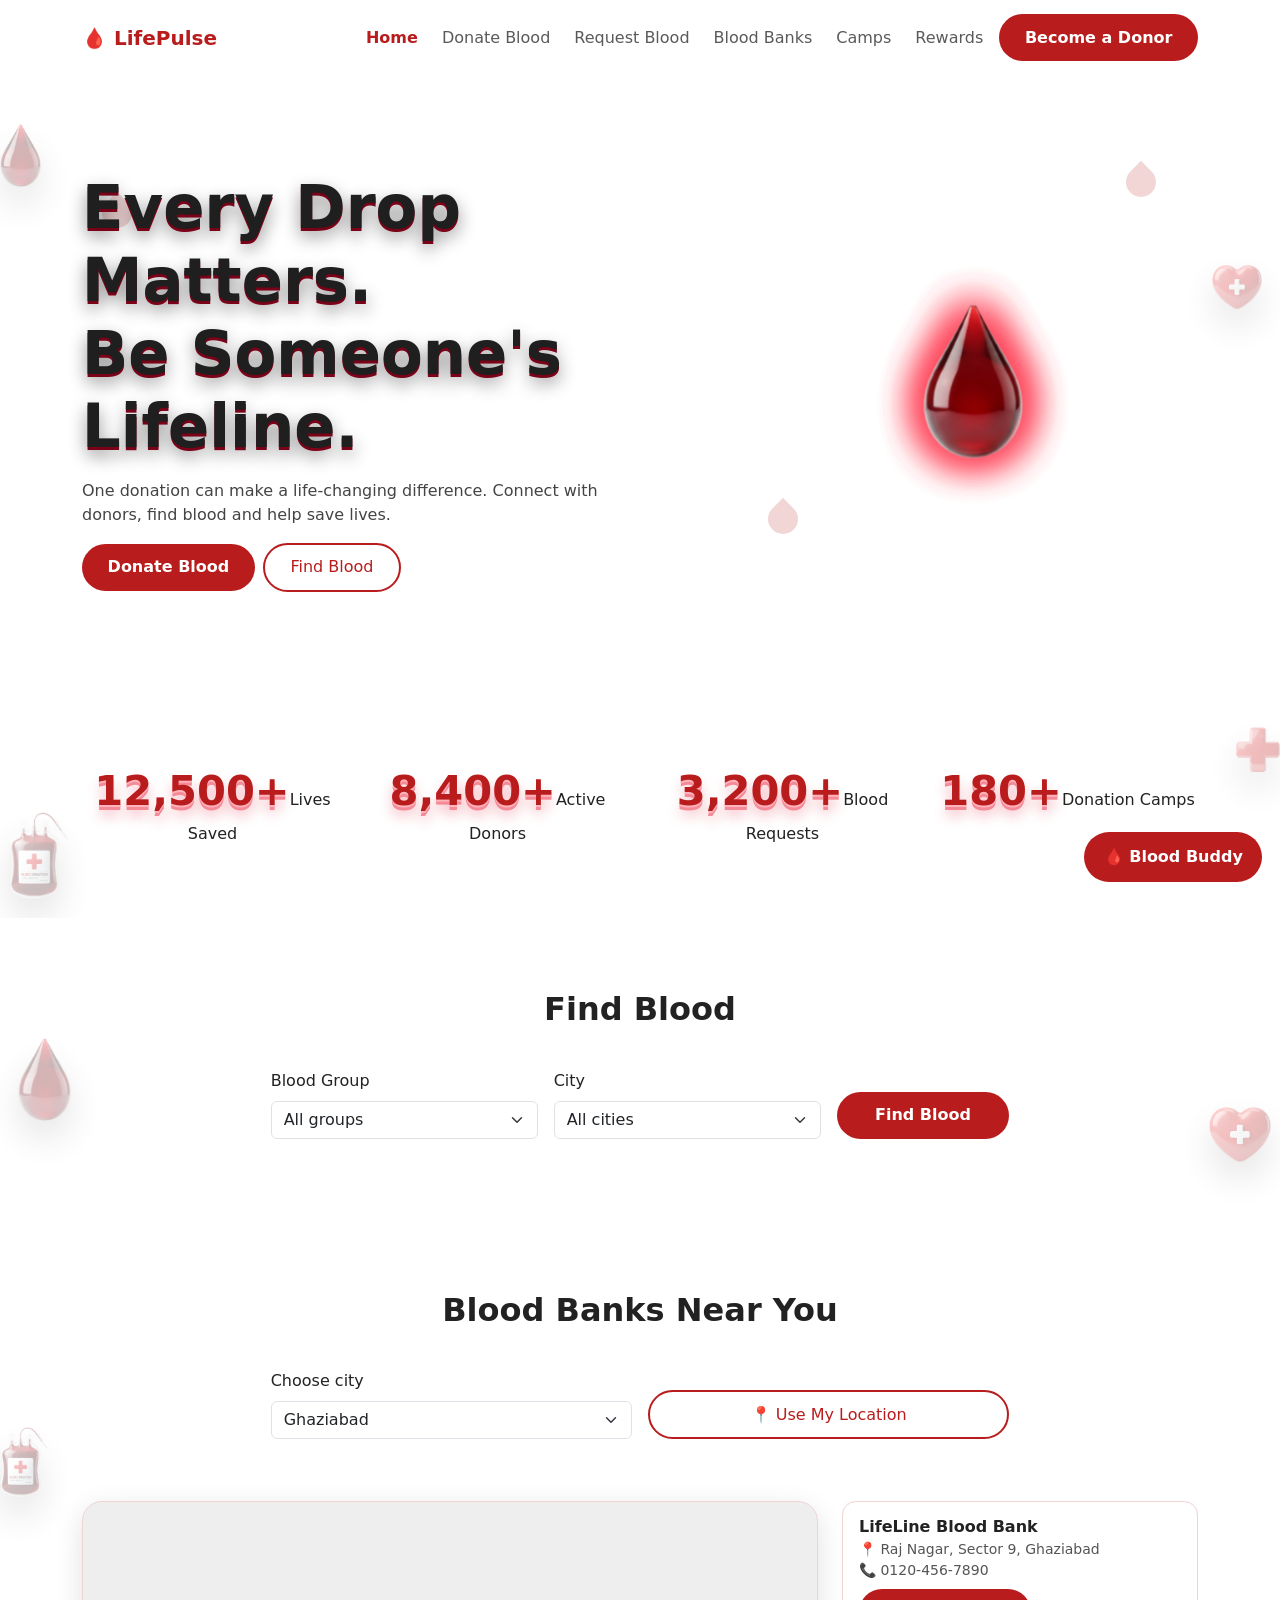
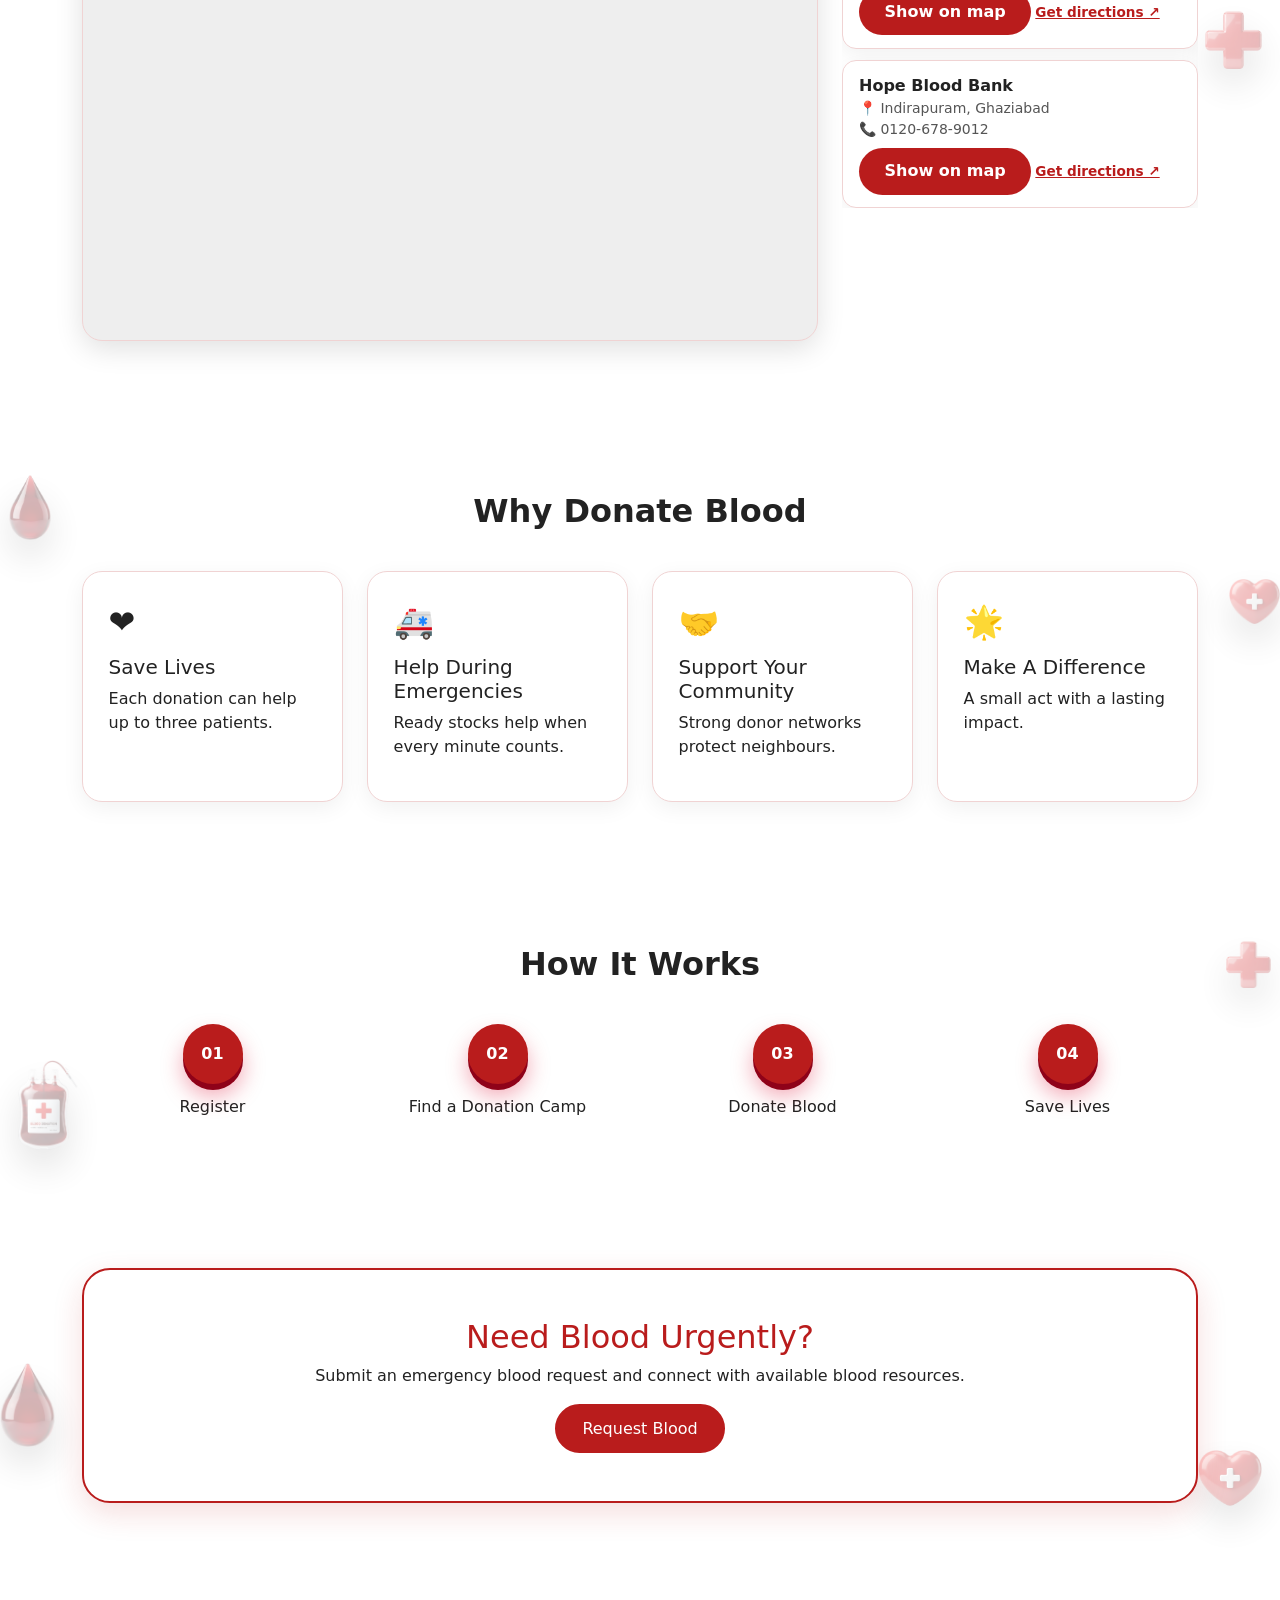
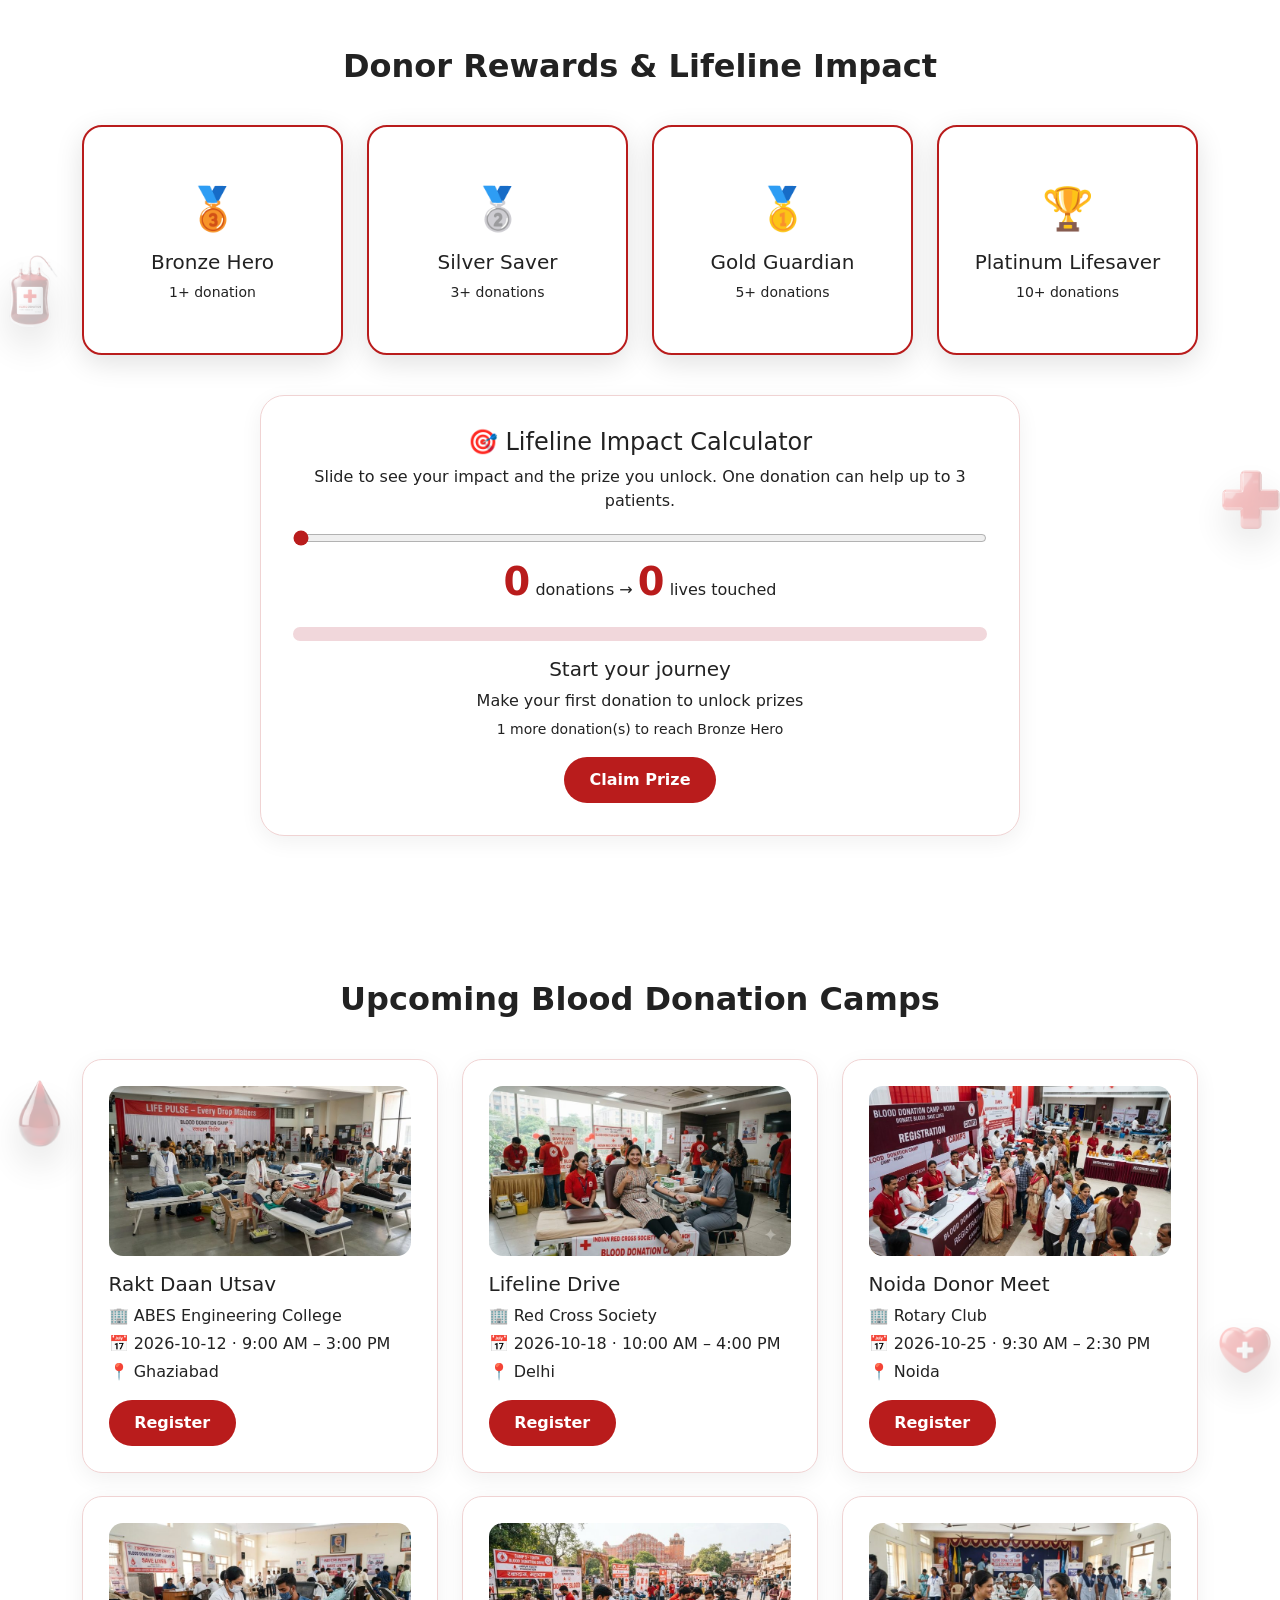
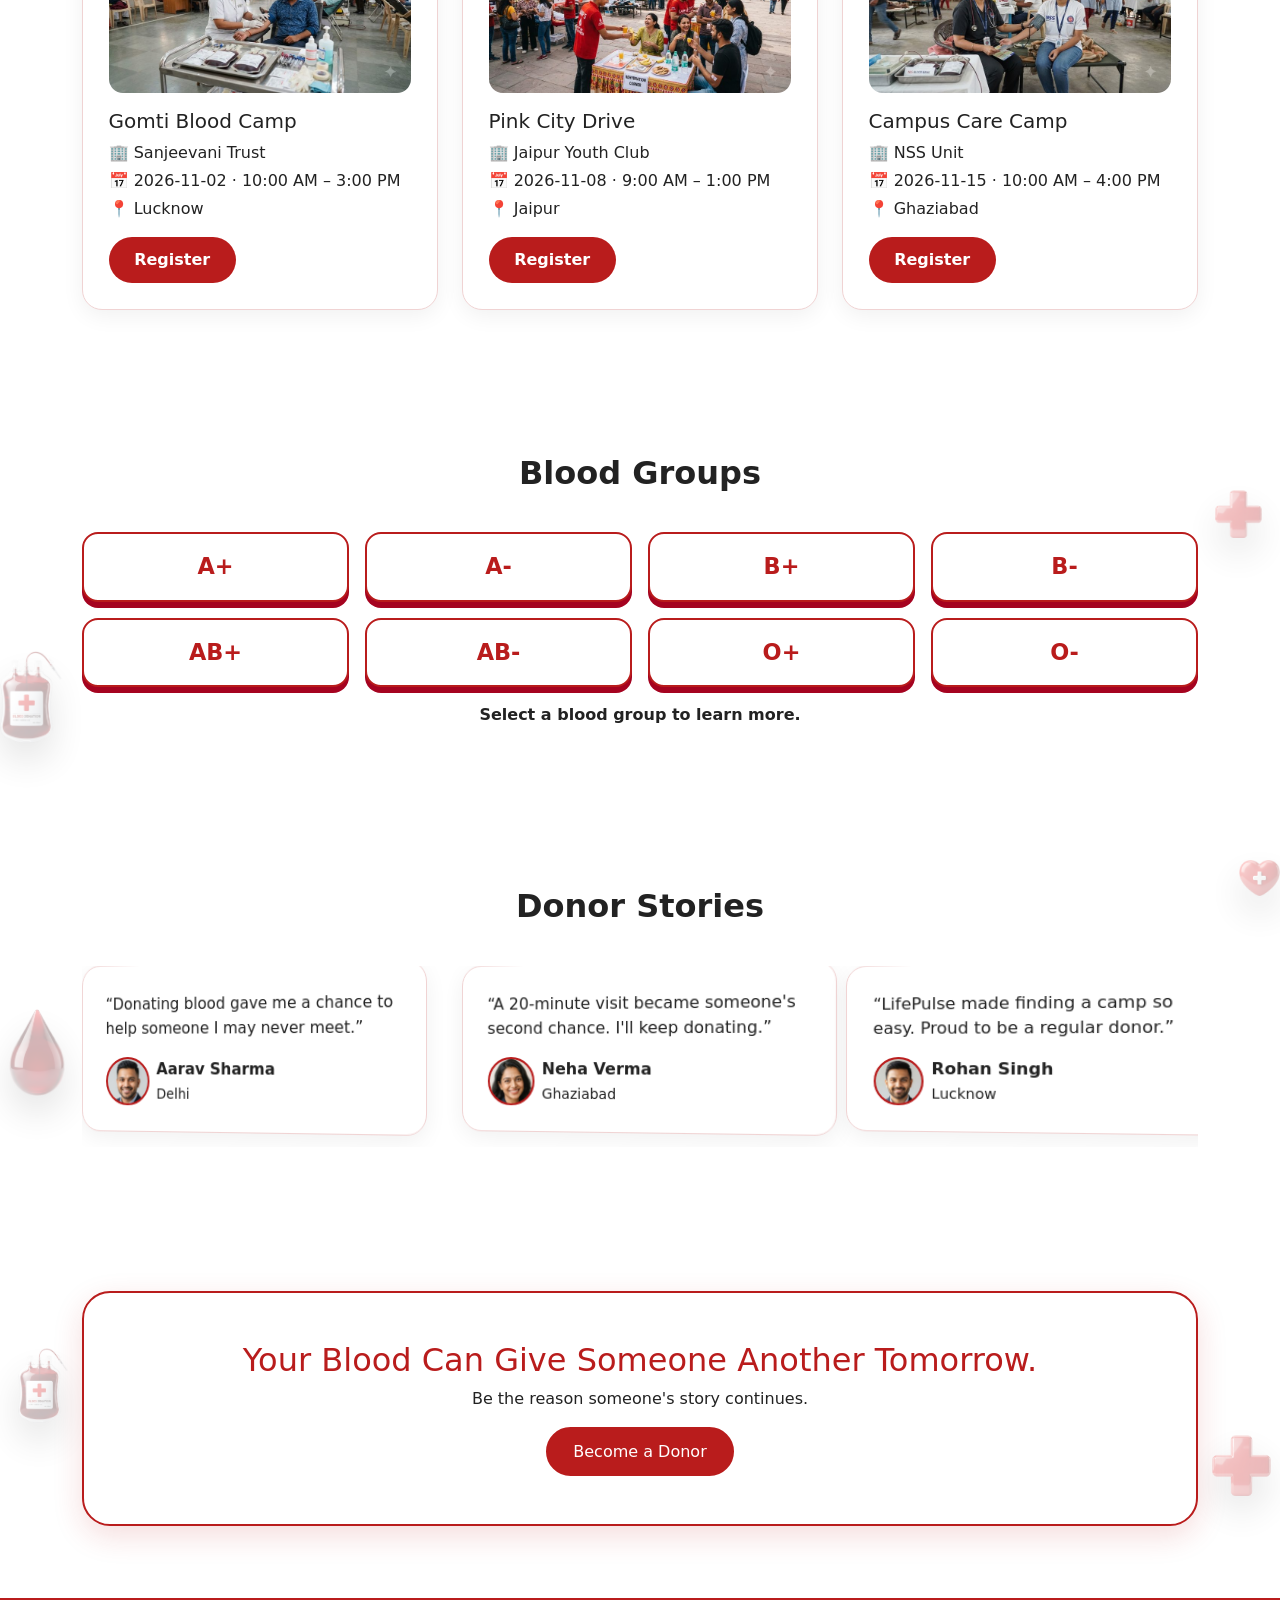
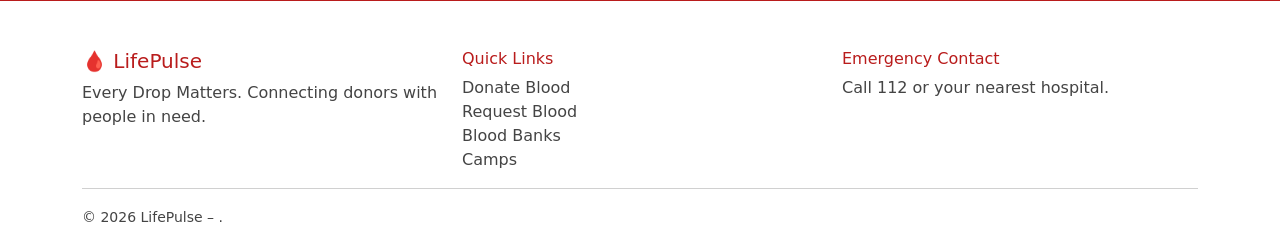
==== commit a40cb373: "Update index.html" ====
--- a/index.html
+++ b/index.html
@@ -47,6 +47,6 @@
 <section><div class="container"><div class="emergency reveal"><h2>Your Blood Can Give Someone Another Tomorrow.</h2><p>Be the reason someone's story continues.</p><a class="btn-ghost" href="pages/donate.html">Become a Donor</a></div></div></section>
 <footer class="footer"><div class="container"><div class="row g-4"><div class="col-md-4"><h5 class="text-white">🩸 LifePulse</h5><p>Every Drop Matters. Connecting donors with people in need.</p></div>
 <div class="col-md-4"><h6 class="text-white">Quick Links</h6><a href="pages/donate.html">Donate Blood</a><br><a href="pages/request-blood.html">Request Blood</a><br><a href="index.html#find">Blood Banks</a><br><a href="index.html#camps-wrap">Camps</a></div>
-<div class="col-md-4"><h6 class="text-white">Emergency Contact</h6><p>Call 112 or your nearest hospital.</p></div></div><hr><small>© 2026 LifePulse – college demo project.</small></div></footer>
+<div class="col-md-4"><h6 class="text-white">Emergency Contact</h6><p>Call 112 or your nearest hospital.</p></div></div><hr><small>© 2026 LifePulse – .</small></div></footer>
 <script src="https://cdn.jsdelivr.net/npm/bootstrap@5.3.3/dist/js/bootstrap.bundle.min.js"></script><script src="js/data.js"></script><script src="js/script.js"></script><script src="js/chatbot.js"></script><script src="js/rewards.js"></script><script src="js/deco.js"></script><script src="js/config.js"></script><script src="js/map.js"></script><script src="js/map-api.js"></script>
 </body></html>
